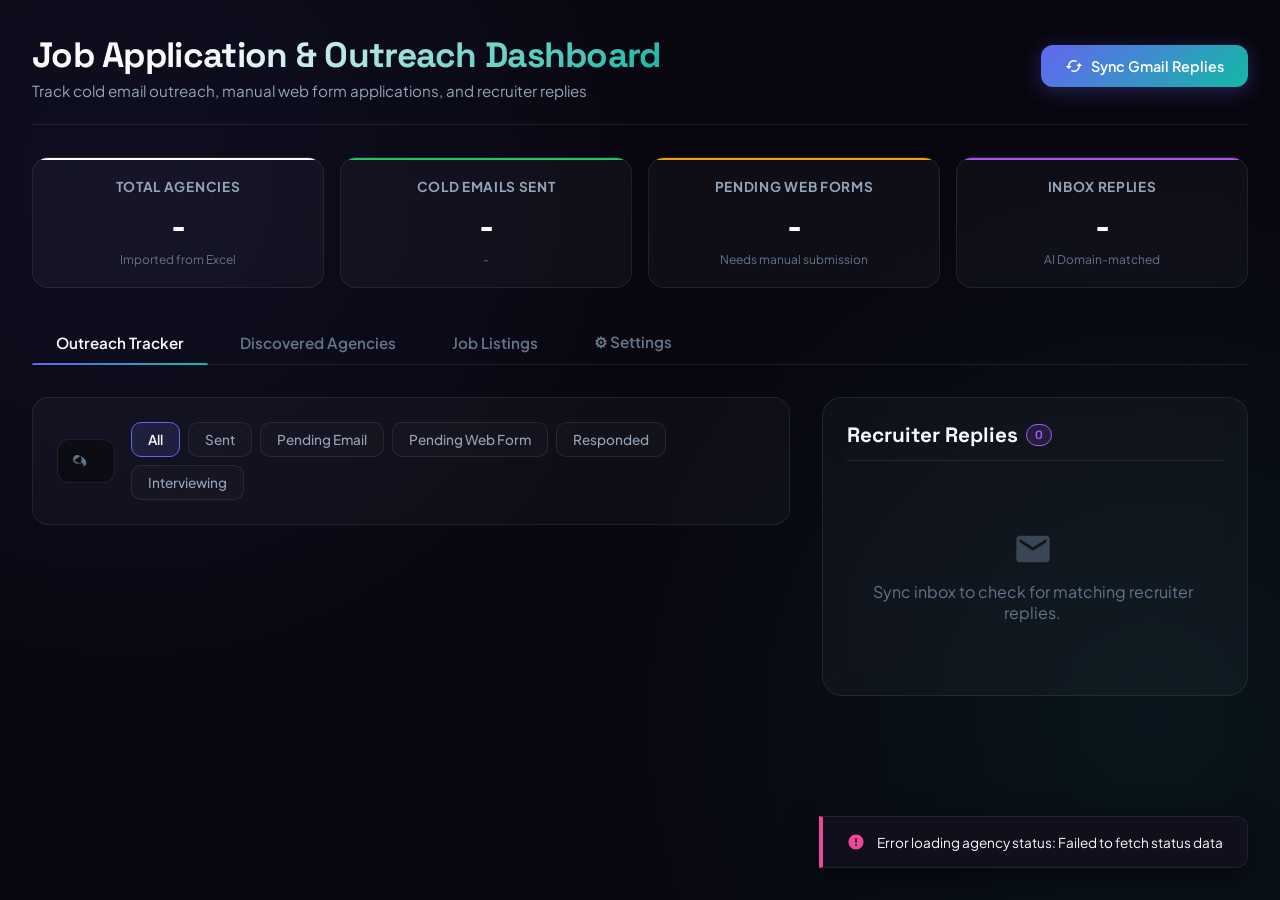
==== dashboard_public/index.html @ eb00fcba "all changes done" ====
<!DOCTYPE html>
<html lang="en">
<head>
    <meta charset="UTF-8">
    <meta name="viewport" content="width=device-width, initial-scale=1.0">
    <title>Shubham's Job Outreach & Tracker Dashboard</title>
    <meta name="description" content="Track cold email outreach, manual web form applications, and recruiter replies in real time.">
    <!-- Google Fonts -->
    <link rel="preconnect" href="https://fonts.googleapis.com">
    <link rel="preconnect" href="https://fonts.gstatic.com" crossorigin>
    <link href="https://fonts.googleapis.com/css2?family=Plus+Jakarta+Sans:wght@300;400;500;600;700&family=Space+Grotesk:wght@500;700&display=swap" rel="stylesheet">
    
    <style>
        /* --- CSS Reset & Variables ------------------------------------------ */
        :root {
            --bg-color: #080710;
            --panel-bg: rgba(255, 255, 255, 0.03);
            --panel-border: rgba(255, 255, 255, 0.08);
            --panel-border-hover: rgba(255, 255, 255, 0.18);
            
            --text-primary: #f8fafc;
            --text-secondary: #94a3b8;
            --text-muted: #64748b;
            
            /* Accent Colors */
            --accent-primary: #6366f1; /* Indigo */
            --accent-primary-glow: rgba(99, 102, 241, 0.15);
            --accent-secondary: #14b8a6; /* Teal */
            --accent-secondary-glow: rgba(20, 184, 166, 0.15);
            
            /* Status Colors */
            --status-sent: #22c55e;
            --status-sent-glow: rgba(34, 197, 94, 0.15);
            --status-webform: #f59e0b;
            --status-webform-glow: rgba(245, 158, 11, 0.15);
            --status-pending: #3b82f6;
            --status-pending-glow: rgba(59, 130, 246, 0.15);
            --status-responded: #a855f7;
            --status-responded-glow: rgba(168, 85, 247, 0.15);
            --status-skipped: #64748b;
            --status-skipped-glow: rgba(100, 116, 139, 0.15);
            --status-interview: #ec4899;
            --status-interview-glow: rgba(236, 72, 153, 0.15);
            
            --font-sans: 'Plus Jakarta Sans', sans-serif;
            --font-display: 'Space Grotesk', sans-serif;
            
            --transition-smooth: all 0.3s cubic-bezier(0.4, 0, 0.2, 1);
        }

        * {
            box-sizing: border-box;
            margin: 0;
            padding: 0;
        }

        body {
            background-color: var(--bg-color);
            color: var(--text-primary);
            font-family: var(--font-sans);
            overflow-x: hidden;
            background-image: 
                radial-gradient(circle at 10% 20%, rgba(99, 102, 241, 0.08) 0%, transparent 40%),
                radial-gradient(circle at 90% 80%, rgba(20, 184, 166, 0.08) 0%, transparent 40%);
            background-attachment: fixed;
            min-height: 100vh;
        }

        /* --- Custom Scrollbar ----------------------------------------------- */
        ::-webkit-scrollbar {
            width: 8px;
            height: 8px;
        }
        ::-webkit-scrollbar-track {
            background: rgba(255, 255, 255, 0.01);
        }
        ::-webkit-scrollbar-thumb {
            background: rgba(255, 255, 255, 0.1);
            border-radius: 4px;
        }
        ::-webkit-scrollbar-thumb:hover {
            background: rgba(255, 255, 255, 0.2);
        }

        /* --- Header & Layout ------------------------------------------------ */
        .container {
            max-width: 1600px;
            margin: 0 auto;
            padding: 2rem;
        }

        header {
            display: flex;
            justify-content: space-between;
            align-items: center;
            margin-bottom: 2rem;
            border-bottom: 1px solid var(--panel-border);
            padding-bottom: 1.5rem;
        }

        .header-title h1 {
            font-family: var(--font-display);
            font-size: 2.2rem;
            font-weight: 700;
            background: linear-gradient(135deg, var(--text-primary) 30%, var(--accent-secondary) 100%);
            -webkit-background-clip: text;
            -webkit-text-fill-color: transparent;
            letter-spacing: -0.02em;
        }

        .header-title p {
            color: var(--text-secondary);
            font-size: 0.95rem;
            margin-top: 0.25rem;
        }

        .sync-btn {
            background: linear-gradient(135deg, var(--accent-primary) 0%, var(--accent-secondary) 100%);
            color: white;
            border: none;
            padding: 0.75rem 1.5rem;
            border-radius: 12px;
            font-family: var(--font-sans);
            font-weight: 600;
            font-size: 0.9rem;
            cursor: pointer;
            display: flex;
            align-items: center;
            gap: 0.5rem;
            box-shadow: 0 4px 20px rgba(99, 102, 241, 0.3);
            transition: var(--transition-smooth);
        }

        .sync-btn:hover {
            transform: translateY(-2px);
            box-shadow: 0 6px 24px rgba(99, 102, 241, 0.5);
        }

        .sync-btn:active {
            transform: translateY(0);
        }

        .sync-btn svg {
            width: 18px;
            height: 18px;
            fill: currentColor;
            transition: transform 0.8s ease;
        }

        .sync-btn.loading svg {
            animation: spin 1s linear infinite;
        }

        @keyframes spin {
            100% { transform: rotate(360deg); }
        }

        /* --- Dashboard Grid Layout ------------------------------------------ */
        .dashboard-grid {
            display: grid;
            grid-template-columns: 1fr;
            gap: 2rem;
        }

        @media (min-width: 1200px) {
            .dashboard-grid {
                grid-template-columns: 3.2fr 1.8fr;
            }
        }

        /* --- Stats Panel ---------------------------------------------------- */
        .stats-row {
            display: grid;
            grid-template-columns: repeat(2, 1fr);
            gap: 1rem;
            margin-bottom: 2rem;
        }

        @media (min-width: 640px) {
            .stats-row {
                grid-template-columns: repeat(4, 1fr);
            }
        }

        .stat-card {
            background: var(--panel-bg);
            border: 1px solid var(--panel-border);
            border-radius: 16px;
            padding: 1.25rem;
            text-align: center;
            backdrop-filter: blur(10px);
            -webkit-backdrop-filter: blur(10px);
            transition: var(--transition-smooth);
            position: relative;
            overflow: hidden;
        }

        .stat-card::before {
            content: '';
            position: absolute;
            top: 0;
            left: 0;
            width: 100%;
            height: 2px;
            background: transparent;
        }

        .stat-card.total::before { background: var(--text-primary); }
        .stat-card.sent::before { background: var(--status-sent); }
        .stat-card.webform::before { background: var(--status-webform); }
        .stat-card.replies::before { background: var(--status-responded); }

        .stat-card:hover {
            border-color: var(--panel-border-hover);
            transform: translateY(-2px);
        }

        .stat-card h3 {
            font-size: 0.85rem;
            text-transform: uppercase;
            letter-spacing: 0.05em;
            color: var(--text-secondary);
            margin-bottom: 0.5rem;
        }

        .stat-card .value {
            font-family: var(--font-display);
            font-size: 2.2rem;
            font-weight: 700;
            color: var(--text-primary);
        }

        .stat-card .sub-value {
            font-size: 0.75rem;
            color: var(--text-muted);
            margin-top: 0.25rem;
        }

        /* --- Filters & Search Controls -------------------------------------- */
        .controls-card {
            background: var(--panel-bg);
            border: 1px solid var(--panel-border);
            border-radius: 16px;
            padding: 1.5rem;
            margin-bottom: 1.5rem;
            backdrop-filter: blur(10px);
            -webkit-backdrop-filter: blur(10px);
            display: flex;
            flex-direction: column;
            gap: 1rem;
        }

        @media (min-width: 768px) {
            .controls-card {
                flex-direction: row;
                align-items: center;
                justify-content: space-between;
            }
        }

        .search-wrapper {
            position: relative;
            flex: 1;
            max-width: 400px;
        }

        .search-input {
            width: 100%;
            background: rgba(0, 0, 0, 0.3);
            border: 1px solid var(--panel-border);
            color: var(--text-primary);
            padding: 0.75rem 1rem 0.75rem 2.5rem;
            border-radius: 12px;
            font-family: var(--font-sans);
            font-size: 0.9rem;
            transition: var(--transition-smooth);
        }

        .search-input:focus {
            outline: none;
            border-color: var(--accent-primary);
            box-shadow: 0 0 10px rgba(99, 102, 241, 0.2);
        }

        .search-icon {
            position: absolute;
            left: 0.85rem;
            top: 50%;
            transform: translateY(-50%);
            width: 16px;
            height: 16px;
            fill: var(--text-muted);
        }

        .filter-buttons {
            display: flex;
            flex-wrap: wrap;
            gap: 0.5rem;
        }

        .filter-btn {
            background: rgba(255, 255, 255, 0.02);
            border: 1px solid var(--panel-border);
            color: var(--text-secondary);
            padding: 0.5rem 1rem;
            border-radius: 10px;
            font-family: var(--font-sans);
            font-size: 0.85rem;
            font-weight: 500;
            cursor: pointer;
            transition: var(--transition-smooth);
        }

        .filter-btn:hover {
            border-color: var(--panel-border-hover);
            color: var(--text-primary);
        }

        .filter-btn.active {
            background: var(--accent-primary-glow);
            border-color: var(--accent-primary);
            color: var(--text-primary);
            font-weight: 600;
        }

        /* --- Consultancies Kanban Grid -------------------------------------- */
        .consultancies-grid {
            display: grid;
            grid-template-columns: 1fr;
            gap: 1rem;
        }

        @media (min-width: 640px) {
            .consultancies-grid {
                grid-template-columns: repeat(2, 1fr);
            }
        }

        @media (min-width: 960px) {
            .consultancies-grid {
                grid-template-columns: repeat(3, 1fr);
            }
        }

        .consultancy-card {
            background: var(--panel-bg);
            border: 1px solid var(--panel-border);
            border-radius: 16px;
            padding: 1.25rem;
            backdrop-filter: blur(10px);
            -webkit-backdrop-filter: blur(10px);
            transition: var(--transition-smooth);
            display: flex;
            flex-direction: column;
            justify-content: space-between;
            position: relative;
        }

        .consultancy-card:hover {
            border-color: var(--panel-border-hover);
            transform: translateY(-3px) scale(1.01);
            box-shadow: 0 8px 30px rgba(0, 0, 0, 0.4);
        }

        .card-header {
            display: flex;
            justify-content: space-between;
            align-items: flex-start;
            margin-bottom: 0.75rem;
        }

        .category-badge {
            background: rgba(255, 255, 255, 0.05);
            border: 1px solid rgba(255, 255, 255, 0.1);
            color: var(--text-secondary);
            font-size: 0.7rem;
            padding: 0.25rem 0.6rem;
            border-radius: 100px;
            font-weight: 600;
            text-transform: uppercase;
        }

        .status-indicator {
            display: flex;
            align-items: center;
            gap: 0.35rem;
            font-size: 0.75rem;
            font-weight: 600;
            text-transform: capitalize;
            padding: 0.25rem 0.6rem;
            border-radius: 8px;
        }

        .status-dot {
            width: 8px;
            height: 8px;
            border-radius: 50%;
        }

        /* Status Styling States */
        .status-sent .status-dot { background-color: var(--status-sent); box-shadow: 0 0 8px var(--status-sent); }
        .status-sent { background: var(--status-sent-glow); color: var(--status-sent); }
        
        .status-pending_web_form .status-dot { background-color: var(--status-webform); box-shadow: 0 0 8px var(--status-webform); }
        .status-pending_web_form { background: var(--status-webform-glow); color: var(--status-webform); }
        
        .status-pending_email .status-dot { background-color: var(--status-pending); box-shadow: 0 0 8px var(--status-pending); }
        .status-pending_email { background: var(--status-pending-glow); color: var(--status-pending); }
        
        .status-responded .status-dot { background-color: var(--status-responded); box-shadow: 0 0 8px var(--status-responded); animation: pulse-glow 1.5s infinite; }
        .status-responded { background: var(--status-responded-glow); color: var(--status-responded); }

        .status-skipped .status-dot { background-color: var(--status-skipped); }
        .status-skipped { background: var(--status-skipped-glow); color: var(--status-skipped); }

        .status-interviewing .status-dot { background-color: var(--status-interview); box-shadow: 0 0 8px var(--status-interview); animation: pulse-glow 1.5s infinite; }
        .status-interviewing { background: var(--status-interview-glow); color: var(--status-interview); }

        @keyframes pulse-glow {
            0% { transform: scale(0.9); opacity: 0.6; }
            50% { transform: scale(1.2); opacity: 1; }
            100% { transform: scale(0.9); opacity: 0.6; }
        }

        .card-body h4 {
            font-size: 1.15rem;
            font-weight: 600;
            color: var(--text-primary);
            margin-bottom: 0.5rem;
            font-family: var(--font-display);
            letter-spacing: -0.01em;
        }

        .card-info {
            display: flex;
            flex-direction: column;
            gap: 0.35rem;
            font-size: 0.8rem;
            color: var(--text-secondary);
            margin-bottom: 1rem;
        }

        .card-info-item {
            display: flex;
            align-items: center;
            gap: 0.5rem;
        }

        .card-info-item svg {
            width: 14px;
            height: 14px;
            fill: var(--text-muted);
        }

        .card-info-item a {
            color: var(--text-secondary);
            text-decoration: none;
            transition: var(--transition-smooth);
            overflow: hidden;
            text-overflow: ellipsis;
            white-space: nowrap;
        }

        .card-info-item a:hover {
            color: var(--accent-secondary);
            text-decoration: underline;
        }

        .card-note {
            font-size: 0.8rem;
            color: var(--text-muted);
            background: rgba(0, 0, 0, 0.15);
            padding: 0.5rem 0.75rem;
            border-radius: 8px;
            margin-bottom: 1.25rem;
            min-height: 2.2rem;
            border-left: 2px solid var(--accent-primary);
            overflow: hidden;
            text-overflow: ellipsis;
            display: -webkit-box;
            -webkit-line-clamp: 2;
            -webkit-box-orient: vertical;
        }

        .card-actions {
            display: flex;
            gap: 0.5rem;
        }

        .card-btn {
            flex: 1;
            background: rgba(255, 255, 255, 0.03);
            border: 1px solid var(--panel-border);
            color: var(--text-primary);
            padding: 0.5rem;
            border-radius: 10px;
            font-family: var(--font-sans);
            font-size: 0.8rem;
            font-weight: 600;
            cursor: pointer;
            display: flex;
            align-items: center;
            justify-content: center;
            gap: 0.25rem;
            transition: var(--transition-smooth);
        }

        .card-btn:hover {
            background: rgba(255, 255, 255, 0.08);
            border-color: var(--panel-border-hover);
        }

        .card-btn.action-primary {
            background: var(--accent-primary-glow);
            border-color: var(--accent-primary);
            color: var(--text-primary);
        }

        .card-btn.action-primary:hover {
            background: rgba(99, 102, 241, 0.3);
        }

        .card-btn svg {
            width: 14px;
            height: 14px;
            fill: currentColor;
        }

        /* --- Recruiter Replies Side Panel ----------------------------------- */
        .replies-panel {
            background: var(--panel-bg);
            border: 1px solid var(--panel-border);
            border-radius: 20px;
            padding: 1.5rem;
            backdrop-filter: blur(10px);
            -webkit-backdrop-filter: blur(10px);
            display: flex;
            flex-direction: column;
            max-height: 80vh;
            position: sticky;
            top: 2rem;
        }

        .replies-header {
            display: flex;
            justify-content: space-between;
            align-items: center;
            margin-bottom: 1.25rem;
            padding-bottom: 0.75rem;
            border-bottom: 1px solid var(--panel-border);
        }

        .replies-header h2 {
            font-family: var(--font-display);
            font-size: 1.3rem;
            font-weight: 700;
            color: var(--text-primary);
            display: flex;
            align-items: center;
            gap: 0.5rem;
        }

        .replies-count-badge {
            background: var(--status-responded-glow);
            color: var(--status-responded);
            border: 1px solid var(--status-responded);
            font-size: 0.75rem;
            padding: 0.15rem 0.5rem;
            border-radius: 20px;
            font-weight: 700;
        }

        .replies-list {
            overflow-y: auto;
            display: flex;
            flex-direction: column;
            gap: 1rem;
            flex: 1;
            padding-right: 0.25rem;
        }

        .reply-item {
            background: rgba(0, 0, 0, 0.2);
            border: 1px solid var(--panel-border);
            border-radius: 12px;
            padding: 1rem;
            transition: var(--transition-smooth);
            position: relative;
        }

        .reply-item:hover {
            border-color: var(--status-responded);
            background: rgba(168, 85, 247, 0.02);
        }

        .reply-meta {
            display: flex;
            justify-content: space-between;
            align-items: flex-start;
            margin-bottom: 0.5rem;
            font-size: 0.75rem;
        }

        .reply-company {
            color: var(--status-responded);
            font-weight: 700;
            font-family: var(--font-display);
            text-transform: uppercase;
        }

        .reply-date {
            color: var(--text-muted);
        }

        .reply-sender {
            font-size: 0.85rem;
            font-weight: 600;
            color: var(--text-primary);
            margin-bottom: 0.25rem;
        }

        .reply-subject {
            font-size: 0.85rem;
            font-weight: 500;
            color: var(--text-secondary);
            margin-bottom: 0.5rem;
            font-style: italic;
        }

        .reply-snippet {
            font-size: 0.8rem;
            color: var(--text-muted);
            line-height: 1.4;
            margin-bottom: 0.75rem;
            background: rgba(0, 0, 0, 0.1);
            padding: 0.5rem;
            border-radius: 6px;
        }

        .reply-actions {
            display: flex;
            justify-content: flex-end;
        }

        .reply-action-btn {
            background: var(--status-interview-glow);
            border: 1px solid var(--status-interview);
            color: var(--status-interview);
            padding: 0.35rem 0.75rem;
            border-radius: 8px;
            font-size: 0.75rem;
            font-weight: 600;
            cursor: pointer;
            transition: var(--transition-smooth);
        }

        .reply-action-btn:hover {
            background: var(--status-interview);
            color: white;
            box-shadow: 0 0 10px rgba(236, 72, 153, 0.3);
        }

        .empty-replies {
            display: flex;
            flex-direction: column;
            align-items: center;
            justify-content: center;
            color: var(--text-muted);
            text-align: center;
            padding: 3rem 1rem;
            gap: 0.75rem;
        }

        .empty-replies svg {
            width: 40px;
            height: 40px;
            fill: var(--text-muted);
            opacity: 0.5;
        }

        /* --- Details Modal -------------------------------------------------- */
        .modal-overlay {
            position: fixed;
            top: 0;
            left: 0;
            width: 100vw;
            height: 100vh;
            background: rgba(0, 0, 0, 0.7);
            backdrop-filter: blur(5px);
            -webkit-backdrop-filter: blur(5px);
            display: flex;
            align-items: center;
            justify-content: center;
            z-index: 1000;
            opacity: 0;
            pointer-events: none;
            transition: opacity 0.3s ease;
        }

        .modal-overlay.active {
            opacity: 1;
            pointer-events: auto;
        }

        .modal-container {
            background: #11101d;
            border: 1px solid var(--panel-border-hover);
            border-radius: 20px;
            width: 90%;
            max-width: 500px;
            padding: 2rem;
            box-shadow: 0 10px 40px rgba(0, 0, 0, 0.6);
            transform: scale(0.9);
            transition: transform 0.3s cubic-bezier(0.34, 1.56, 0.64, 1);
        }

        .modal-overlay.active .modal-container {
            transform: scale(1);
        }

        .modal-header {
            display: flex;
            justify-content: space-between;
            align-items: center;
            margin-bottom: 1.5rem;
        }

        .modal-header h3 {
            font-family: var(--font-display);
            font-size: 1.4rem;
            font-weight: 700;
            color: var(--text-primary);
        }

        .modal-close-btn {
            background: none;
            border: none;
            cursor: pointer;
            color: var(--text-muted);
            transition: var(--transition-smooth);
        }

        .modal-close-btn:hover {
            color: var(--text-primary);
        }

        .modal-close-btn svg {
            width: 20px;
            height: 20px;
            fill: currentColor;
        }

        .form-group {
            margin-bottom: 1.25rem;
        }

        .form-group label {
            display: block;
            font-size: 0.85rem;
            color: var(--text-secondary);
            margin-bottom: 0.5rem;
            font-weight: 600;
        }

        .form-control {
            width: 100%;
            background: rgba(0, 0, 0, 0.4);
            border: 1px solid var(--panel-border);
            color: var(--text-primary);
            padding: 0.75rem;
            border-radius: 10px;
            font-family: var(--font-sans);
            font-size: 0.9rem;
            transition: var(--transition-smooth);
        }

        .form-control:focus {
            outline: none;
            border-color: var(--accent-primary);
        }

        textarea.form-control {
            min-height: 100px;
            resize: vertical;
        }

        .modal-footer {
            display: flex;
            justify-content: flex-end;
            gap: 0.75rem;
            margin-top: 1.5rem;
        }

        .btn-secondary {
            background: rgba(255, 255, 255, 0.05);
            border: 1px solid var(--panel-border);
            color: var(--text-secondary);
            padding: 0.65rem 1.25rem;
            border-radius: 10px;
            font-family: var(--font-sans);
            font-size: 0.85rem;
            font-weight: 600;
            cursor: pointer;
            transition: var(--transition-smooth);
        }

        .btn-secondary:hover {
            background: rgba(255, 255, 255, 0.1);
            color: var(--text-primary);
        }

        .btn-primary {
            background: linear-gradient(135deg, var(--accent-primary) 0%, var(--accent-secondary) 100%);
            border: none;
            color: white;
            padding: 0.65rem 1.25rem;
            border-radius: 10px;
            font-family: var(--font-sans);
            font-size: 0.85rem;
            font-weight: 600;
            cursor: pointer;
            box-shadow: 0 4px 15px rgba(99, 102, 241, 0.3);
            transition: var(--transition-smooth);
        }

        .btn-primary:hover {
            transform: translateY(-1px);
            box-shadow: 0 6px 18px rgba(99, 102, 241, 0.5);
        }

        /* --- Toast System --------------------------------------------------- */
        .toast-container {
            position: fixed;
            bottom: 2rem;
            right: 2rem;
            z-index: 2000;
            display: flex;
            flex-direction: column;
            gap: 0.75rem;
        }

        .toast {
            background: rgba(17, 16, 29, 0.95);
            border-left: 4px solid var(--accent-secondary);
            border-top: 1px solid var(--panel-border);
            border-bottom: 1px solid var(--panel-border);
            border-right: 1px solid var(--panel-border);
            padding: 1rem 1.5rem;
            border-radius: 0 12px 12px 0;
            color: var(--text-primary);
            font-size: 0.85rem;
            box-shadow: 0 10px 30px rgba(0, 0, 0, 0.5);
            backdrop-filter: blur(10px);
            -webkit-backdrop-filter: blur(10px);
            display: flex;
            align-items: center;
            gap: 0.75rem;
            transform: translateX(120%);
            animation: slide-in 0.3s cubic-bezier(0.34, 1.56, 0.64, 1) forwards;
        }

        @keyframes slide-in {
            to { transform: translateX(0); }
        }

        .toast.success { border-left-color: var(--status-sent); }
        .toast.error { border-left-color: var(--status-interview); }
        .toast.info { border-left-color: var(--status-pending); }

        /* --- Tab Navigation ------------------------------------------------- */
        .tab-nav {
            display: flex;
            gap: 0.5rem;
            margin-bottom: 2rem;
            border-bottom: 1px solid var(--panel-border);
            padding-bottom: 0;
        }

        .tab-btn {
            background: none;
            border: none;
            color: var(--text-muted);
            font-family: var(--font-sans);
            font-size: 0.95rem;
            font-weight: 600;
            padding: 0.75rem 1.5rem;
            cursor: pointer;
            position: relative;
            transition: var(--transition-smooth);
        }

        .tab-btn:hover {
            color: var(--text-secondary);
        }

        .tab-btn.active {
            color: var(--text-primary);
        }

        .tab-btn.active::after {
            content: '';
            position: absolute;
            bottom: -1px;
            left: 0;
            width: 100%;
            height: 2px;
            background: linear-gradient(90deg, var(--accent-primary), var(--accent-secondary));
            border-radius: 2px 2px 0 0;
        }

        .tab-badge {
            background: var(--accent-primary-glow);
            color: var(--accent-primary);
            border: 1px solid var(--accent-primary);
            font-size: 0.7rem;
            padding: 0.1rem 0.45rem;
            border-radius: 20px;
            font-weight: 700;
            margin-left: 0.4rem;
            vertical-align: middle;
        }

        .tab-content { display: none; }
        .tab-content.active { display: block; }

        /* --- Discovered Agency Cards ---------------------------------------- */
        .discovered-card {
            background: var(--panel-bg);
            border: 1px solid rgba(99, 102, 241, 0.15);
            border-radius: 16px;
            padding: 1.25rem;
            backdrop-filter: blur(10px);
            -webkit-backdrop-filter: blur(10px);
            transition: var(--transition-smooth);
            position: relative;
            overflow: hidden;
        }

        .discovered-card::before {
            content: '';
            position: absolute;
            top: 0;
            left: 0;
            width: 100%;
            height: 2px;
            background: linear-gradient(90deg, var(--accent-primary), var(--accent-secondary));
        }

        .discovered-card:hover {
            border-color: rgba(99, 102, 241, 0.35);
            transform: translateY(-3px) scale(1.01);
            box-shadow: 0 8px 30px rgba(99, 102, 241, 0.1);
        }

        .discovered-card h4 {
            font-family: var(--font-display);
            font-size: 1.1rem;
            font-weight: 600;
            color: var(--text-primary);
            margin-bottom: 0.5rem;
        }

        .discovered-source {
            display: inline-block;
            background: rgba(99, 102, 241, 0.1);
            border: 1px solid rgba(99, 102, 241, 0.25);
            color: var(--accent-primary);
            font-size: 0.7rem;
            padding: 0.2rem 0.5rem;
            border-radius: 100px;
            font-weight: 600;
            text-transform: uppercase;
            margin-bottom: 0.5rem;
        }

        .discovered-info {
            display: flex;
            flex-direction: column;
            gap: 0.3rem;
            font-size: 0.8rem;
            color: var(--text-secondary);
            margin-bottom: 0.75rem;
        }

        .discovered-snippet {
            font-size: 0.78rem;
            color: var(--text-muted);
            background: rgba(0, 0, 0, 0.15);
            padding: 0.5rem;
            border-radius: 8px;
            margin-bottom: 1rem;
            line-height: 1.4;
            max-height: 3.5em;
            overflow: hidden;
        }

        .discovered-actions {
            display: flex;
            gap: 0.5rem;
        }

        .btn-approve {
            flex: 1;
            background: var(--status-sent-glow);
            border: 1px solid var(--status-sent);
            color: var(--status-sent);
            padding: 0.5rem;
            border-radius: 10px;
            font-family: var(--font-sans);
            font-size: 0.8rem;
            font-weight: 600;
            cursor: pointer;
            transition: var(--transition-smooth);
        }

        .btn-approve:hover {
            background: var(--status-sent);
            color: white;
            box-shadow: 0 0 12px rgba(34, 197, 94, 0.3);
        }

        .btn-reject {
            flex: 1;
            background: rgba(239, 68, 68, 0.08);
            border: 1px solid rgba(239, 68, 68, 0.4);
            color: #ef4444;
            padding: 0.5rem;
            border-radius: 10px;
            font-family: var(--font-sans);
            font-size: 0.8rem;
            font-weight: 600;
            cursor: pointer;
            transition: var(--transition-smooth);
        }

        .btn-reject:hover {
            background: #ef4444;
            color: white;
            box-shadow: 0 0 12px rgba(239, 68, 68, 0.3);
        }

        .discovered-empty {
            grid-column: 1 / -1;
            text-align: center;
            padding: 4rem;
            color: var(--text-muted);
        }

        .discovered-empty svg {
            width: 48px;
            height: 48px;
            fill: var(--text-muted);
            opacity: 0.4;
            margin-bottom: 1rem;
        }

        /* --- Job Listing Cards ---------------------------------------------- */
        .section-header {
            display: flex;
            justify-content: space-between;
            align-items: center;
            margin-bottom: 1.5rem;
        }
        .section-header h2 {
            font-family: var(--font-display);
            font-size: 1.4rem;
            color: var(--text-primary);
            margin-bottom: 0.25rem;
        }
        .section-header p {
            font-size: 0.85rem;
            color: var(--text-secondary);
        }
        .section-divider {
            border: none;
            border-top: 1px solid var(--panel-border);
            margin: 2.5rem 0;
        }

        .scraper-btn {
            background: linear-gradient(135deg, #f59e0b, #ef4444);
            color: white;
            border: none;
            padding: 0.7rem 1.4rem;
            border-radius: 12px;
            font-family: var(--font-sans);
            font-weight: 600;
            font-size: 0.85rem;
            cursor: pointer;
            display: flex;
            align-items: center;
            gap: 0.5rem;
            box-shadow: 0 4px 20px rgba(245, 158, 11, 0.3);
            transition: var(--transition-smooth);
            flex-shrink: 0;
        }
        .scraper-btn:hover:not(:disabled) {
            transform: translateY(-2px);
            box-shadow: 0 6px 24px rgba(245, 158, 11, 0.5);
        }
        .scraper-btn:disabled {
            opacity: 0.6;
            cursor: not-allowed;
        }
        .scraper-btn.running {
            background: linear-gradient(135deg, #64748b, #475569);
            box-shadow: 0 4px 20px rgba(100, 116, 139, 0.3);
        }
        .scraper-btn svg {
            width: 16px;
            height: 16px;
            fill: currentColor;
        }
        .scraper-btn.running svg {
            animation: spin 1s linear infinite;
        }

        .job-card {
            background: var(--panel-bg);
            border: 1px solid var(--panel-border);
            border-radius: 16px;
            padding: 1.25rem;
            backdrop-filter: blur(10px);
            -webkit-backdrop-filter: blur(10px);
            transition: var(--transition-smooth);
            position: relative;
            overflow: hidden;
        }
        .job-card::before {
            content: '';
            position: absolute;
            top: 0;
            left: 0;
            width: 100%;
            height: 2px;
            background: linear-gradient(90deg, var(--accent-secondary), var(--accent-primary));
        }
        .job-card:hover {
            border-color: var(--panel-border-hover);
            transform: translateY(-3px) scale(1.01);
            box-shadow: 0 8px 30px rgba(0, 0, 0, 0.4);
        }
        .job-card .job-title {
            font-family: var(--font-display);
            font-size: 1.05rem;
            font-weight: 700;
            color: var(--text-primary);
            margin-bottom: 0.35rem;
        }
        .job-card .job-company {
            font-size: 0.85rem;
            color: var(--accent-secondary);
            font-weight: 600;
            margin-bottom: 0.5rem;
        }
        .job-card .job-meta {
            display: flex;
            flex-wrap: wrap;
            gap: 0.5rem;
            margin-bottom: 0.75rem;
        }
        .job-meta-tag {
            display: inline-flex;
            align-items: center;
            gap: 0.3rem;
            background: rgba(255, 255, 255, 0.04);
            border: 1px solid rgba(255, 255, 255, 0.08);
            padding: 0.2rem 0.6rem;
            border-radius: 100px;
            font-size: 0.72rem;
            color: var(--text-secondary);
            font-weight: 500;
        }
        .job-meta-tag svg {
            width: 12px;
            height: 12px;
            fill: var(--text-muted);
        }
        .job-card .job-desc {
            font-size: 0.8rem;
            color: var(--text-muted);
            line-height: 1.5;
            display: -webkit-box;
            -webkit-line-clamp: 3;
            -webkit-box-orient: vertical;
            overflow: hidden;
            margin-bottom: 1rem;
        }
        .job-card .job-actions {
            display: flex;
            gap: 0.5rem;
        }
        .job-card .job-actions .btn-approve,
        .job-card .job-actions .btn-reject {
            flex: 1;
        }

        /* Tracked Job Status Tags */
        .job-status-tag {
            display: inline-flex;
            align-items: center;
            gap: 0.3rem;
            padding: 0.25rem 0.65rem;
            border-radius: 8px;
            font-size: 0.75rem;
            font-weight: 600;
        }
        .job-status-tag.pending_apply {
            background: var(--status-pending-glow);
            color: var(--status-pending);
            border: 1px solid rgba(59, 130, 246, 0.3);
        }
        .job-status-tag.applied {
            background: var(--status-sent-glow);
            color: var(--status-sent);
            border: 1px solid rgba(34, 197, 94, 0.3);
        }
        .job-status-tag.interviewing {
            background: var(--status-interview-glow);
            color: var(--status-interview);
            border: 1px solid rgba(236, 72, 153, 0.3);
        }
        .job-status-tag.rejected_app {
            background: var(--status-skipped-glow);
            color: var(--status-skipped);
            border: 1px solid rgba(100, 116, 139, 0.3);
        }
        .job-status-tag.offer {
            background: rgba(245, 158, 11, 0.15);
            color: #f59e0b;
            border: 1px solid rgba(245, 158, 11, 0.3);
        }

        .tracked-job-card {
            background: var(--panel-bg);
            border: 1px solid var(--panel-border);
            border-radius: 16px;
            padding: 1.25rem;
            backdrop-filter: blur(10px);
            -webkit-backdrop-filter: blur(10px);
            transition: var(--transition-smooth);
            display: flex;
            flex-direction: column;
            gap: 0.75rem;
        }
        .tracked-job-card:hover {
            border-color: var(--panel-border-hover);
            transform: translateY(-2px);
        }
        .tracked-job-card .tj-header {
            display: flex;
            justify-content: space-between;
            align-items: flex-start;
        }
        .tracked-job-card .tj-title {
            font-family: var(--font-display);
            font-size: 1rem;
            font-weight: 700;
            color: var(--text-primary);
        }
        .tracked-job-card .tj-company {
            font-size: 0.85rem;
            color: var(--accent-secondary);
            font-weight: 600;
        }
        .tracked-job-card .tj-meta {
            display: flex;
            flex-wrap: wrap;
            gap: 0.5rem;
            font-size: 0.75rem;
            color: var(--text-muted);
        }
        .tracked-job-card .tj-actions {
            display: flex;
            gap: 0.5rem;
            flex-wrap: wrap;
        }
        .tracked-job-card .tj-actions button {
            background: rgba(255, 255, 255, 0.03);
            border: 1px solid var(--panel-border);
            color: var(--text-secondary);
            padding: 0.4rem 0.8rem;
            border-radius: 8px;
            font-family: var(--font-sans);
            font-size: 0.78rem;
            font-weight: 500;
            cursor: pointer;
            transition: var(--transition-smooth);
        }
        .tracked-job-card .tj-actions button:hover {
            border-color: var(--accent-primary);
            color: var(--text-primary);
        }
        .tracked-job-card .tj-notes {
            font-size: 0.8rem;
            color: var(--text-muted);
            font-style: italic;
        }

        /* --- Settings Panel ------------------------------------------------- */
        .settings-panel {
            background: var(--panel-bg);
            border: 1px solid var(--panel-border);
            border-radius: 16px;
            padding: 2rem;
            backdrop-filter: blur(10px);
            -webkit-backdrop-filter: blur(10px);
            max-width: 720px;
        }
        .settings-panel h2 {
            font-family: var(--font-display);
            font-size: 1.4rem;
            margin-bottom: 0.35rem;
        }
        .settings-panel .settings-desc {
            font-size: 0.85rem;
            color: var(--text-secondary);
            margin-bottom: 1.5rem;
        }
        .settings-grid {
            display: grid;
            grid-template-columns: 1fr;
            gap: 1.25rem;
        }
        @media (min-width: 640px) {
            .settings-grid {
                grid-template-columns: 1fr 1fr;
            }
        }
        .settings-grid .form-group.full-width {
            grid-column: 1 / -1;
        }
        .checkbox-group {
            display: flex;
            flex-wrap: wrap;
            gap: 0.75rem;
        }
        .checkbox-group label {
            display: flex;
            align-items: center;
            gap: 0.4rem;
            font-size: 0.85rem;
            color: var(--text-secondary);
            cursor: pointer;
            font-weight: 500;
        }
        .checkbox-group input[type="checkbox"] {
            accent-color: var(--accent-primary);
            width: 16px;
            height: 16px;
        }
        .settings-save-row {
            display: flex;
            justify-content: flex-end;
            margin-top: 1.5rem;
        }

        /* --- Controls row & dropdowns for Job tab --- */
        .controls-row {
            display: flex;
            flex-wrap: wrap;
            gap: 0.75rem;
            align-items: center;
            margin-bottom: 1.5rem;
            background: rgba(255, 255, 255, 0.02);
            border: 1px solid var(--panel-border);
            border-radius: 12px;
            padding: 0.75rem 1rem;
        }
        .controls-select {
            background: rgba(0, 0, 0, 0.3);
            border: 1px solid var(--panel-border);
            color: var(--text-primary);
            padding: 0.5rem 1.75rem 0.5rem 0.75rem;
            border-radius: 8px;
            font-family: var(--font-sans);
            font-size: 0.82rem;
            font-weight: 500;
            cursor: pointer;
            transition: var(--transition-smooth);
            min-width: 140px;
            outline: none;
            -webkit-appearance: none;
            -moz-appearance: none;
            appearance: none;
            background-image: url("data:image/svg+xml;charset=UTF-8,%3csvg xmlns='http://www.w3.org/2000/svg' viewBox='0 0 24 24' fill='%23a1a1aa'%3e%3cpath d='M7 10l5 5 5-5z'/%3e%3c/svg%3e");
            background-repeat: no-repeat;
            background-position: right 0.5rem center;
            background-size: 1.25rem;
        }
        .controls-select:focus {
            border-color: var(--accent-primary);
        }
        .controls-search {
            flex: 1;
            min-width: 200px;
            position: relative;
        }
        .controls-search .search-input {
            padding: 0.5rem 0.75rem 0.5rem 2.2rem;
            font-size: 0.82rem;
            border-radius: 8px;
        }
        .controls-search .search-icon {
            width: 14px;
            height: 14px;
            left: 0.75rem;
        }
        
        /* Resume Dropzone Styles */
        .resume-dropzone {
            border: 2px dashed rgba(255, 255, 255, 0.15) !important;
            background: rgba(255, 255, 255, 0.02) !important;
            transition: all 0.3s cubic-bezier(0.4, 0, 0.2, 1) !important;
        }
        .resume-dropzone:hover {
            border-color: var(--accent-primary) !important;
            background: rgba(255, 255, 255, 0.05) !important;
            box-shadow: 0 0 15px rgba(29, 78, 216, 0.1) !important;
            transform: translateY(-1px);
        }
        .resume-dropzone:active {
            transform: translateY(0);
        }
        @keyframes spin {
            to { transform: rotate(360deg); }
        }
    </style>
</head>
<body>
    <div class="container">
        
        <!-- Header -->
        <header>
            <div class="header-title">
                <h1>Job Application & Outreach Dashboard</h1>
                <p>Track cold email outreach, manual web form applications, and recruiter replies</p>
            </div>
            <button id="syncInboxBtn" class="sync-btn" onclick="syncInbox()">
                <svg viewBox="0 0 24 24">
                    <path d="M19 8l-4 4h3c0 3.31-2.69 6-6 6-1.01 0-1.97-.25-2.8-.7l-1.46 1.46C8.97 19.54 10.43 20 12 20c4.42 0 8-3.58 8-8h3l-4-4zM6 12c0-3.31 2.69-6 6-6 1.01 0 1.97.25 2.8.7l1.46-1.46C15.03 4.46 13.57 4 12 4c-4.42 0-8 3.58-8 8H1l4 4 4-4H6z"/>
                </svg>
                <span>Sync Gmail Replies</span>
            </button>
        </header>

        <!-- Stats Counter Section -->
        <div class="stats-row">
            <div class="stat-card total">
                <h3>Total Agencies</h3>
                <div id="statTotal" class="value">-</div>
                <div class="sub-value">Imported from Excel</div>
            </div>
            <div class="stat-card sent">
                <h3>Cold Emails Sent</h3>
                <div id="statSent" class="value">-</div>
                <div id="statSentPct" class="sub-value">-</div>
            </div>
            <div class="stat-card webform">
                <h3>Pending Web Forms</h3>
                <div id="statWebForm" class="value">-</div>
                <div class="sub-value">Needs manual submission</div>
            </div>
            <div class="stat-card replies">
                <h3>Inbox Replies</h3>
                <div id="statReplies" class="value">-</div>
                <div class="sub-value">AI Domain-matched</div>
            </div>
        </div>

        <!-- Tab Navigation -->
        <div class="tab-nav">
            <button class="tab-btn active" onclick="switchTab('outreach', this)">Outreach Tracker</button>
            <button class="tab-btn" onclick="switchTab('discovered', this)">Discovered Agencies <span id="discoveredBadge" class="tab-badge" style="display:none;">0</span></button>
            <button class="tab-btn" onclick="switchTab('jobs', this)">Job Listings <span id="jobsBadge" class="tab-badge" style="display:none;">0</span></button>
            <button class="tab-btn" onclick="switchTab('settings', this)">⚙ Settings</button>
        </div>

        <!-- TAB 1: Main Outreach Dashboard -->
        <div id="tab-outreach" class="tab-content active">
            <!-- Main Dashboard Split Content -->
            <div class="dashboard-grid">
                
                <!-- Left Side: Consultancies Grid -->
                <div>
                    <!-- Controls: Search & Filters -->
                    <div class="controls-card">
                        <div class="search-wrapper">
                            <svg class="search-icon" viewBox="0 0 24 24">
                                <path d="M15.5 14h-.79l-.28-.27C15.41 12.59 16 11.11 16 9.5 16 5.91 13.09 3 9.5 3S3 5.91 3 9.5 5.91 16 9.5 16c1.61 0 3.09-.59 4.23-1.57l.27.28v.79l5 4.99L20.49 19l-4.99-5zm-6 0C7.01 14 5 11.99 5 9.5S7.01 5 5 9.5 11.99 5 14 5s9 5 9 9.5-2.01 4.5-4.5 4.5z"/>
                            </svg>
                            <input id="searchInput" type="text" class="search-input" placeholder="Search agencies, categories, emails..." oninput="filterConsultancies()">
                        </div>
                        
                        <div class="filter-buttons">
                            <button class="filter-btn active" data-filter="all" onclick="setFilter('all', this)">All</button>
                            <button class="filter-btn" data-filter="sent" onclick="setFilter('sent', this)">Sent</button>
                            <button class="filter-btn" data-filter="pending_email" onclick="setFilter('pending_email', this)">Pending Email</button>
                            <button class="filter-btn" data-filter="pending_web_form" onclick="setFilter('pending_web_form', this)">Pending Web Form</button>
                            <button class="filter-btn" data-filter="responded" onclick="setFilter('responded', this)">Responded</button>
                            <button class="filter-btn" data-filter="interviewing" onclick="setFilter('interviewing', this)">Interviewing</button>
                        </div>
                    </div>

                    <!-- Consultancy Grid Container -->
                    <div id="consultanciesGrid" class="consultancies-grid">
                        <!-- Cards will be populated dynamically -->
                    </div>
                </div>

                <!-- Right Side: Recruiter Replies Feed -->
                <div>
                    <div class="replies-panel">
                        <div class="replies-header">
                            <h2>
                                Recruiter Replies
                                <span id="repliesCount" class="replies-count-badge">0</span>
                            </h2>
                        </div>
                        <div id="repliesList" class="replies-list">
                            <!-- Loading skeleton / Empty state by default -->
                            <div class="empty-replies">
                                <svg viewBox="0 0 24 24">
                                    <path d="M20 4H4c-1.1 0-1.99.9-1.99 2L2 18c0 1.1.9 2 2 2h16c1.1 0 2-.9 2-2V6c0-1.1-.9-2-2-2zm0 4l-8 5-8-5V6l8 5 8-5v2z"/>
                                </svg>
                                <p>Sync inbox to check for matching recruiter replies.</p>
                            </div>
                        </div>
                    </div>
                </div>

            </div>
        </div>

        <!-- TAB 2: Discovered Agencies -->
        <div id="tab-discovered" class="tab-content">
            <div style="display:flex; justify-content:space-between; align-items:center; margin-bottom:1.5rem;">
                <div>
                    <h2 style="font-family:var(--font-display); font-size:1.4rem; color:var(--text-primary); margin-bottom:0.25rem;">Discovered Agencies</h2>
                    <p style="font-size:0.85rem; color:var(--text-secondary);">Agencies found by the web scraper. Review and approve to add them to your outreach pipeline.</p>
                </div>
                <button class="sync-btn" onclick="fetchDiscovered()" style="flex-shrink:0;">
                    <svg viewBox="0 0 24 24"><path d="M19 8l-4 4h3c0 3.31-2.69 6-6 6-1.01 0-1.97-.25-2.8-.7l-1.46 1.46C8.97 19.54 10.43 20 12 20c4.42 0 8-3.58 8-8h3l-4-4zM6 12c0-3.31 2.69-6 6-6 1.01 0 1.97.25 2.8.7l1.46-1.46C15.03 4.46 13.57 4 12 4c-4.42 0-8 3.58-8 8H1l4 4 4-4H6z"/></svg>
                    <span>Refresh</span>
                </button>
            </div>
            <div id="discoveredGrid" class="consultancies-grid">
                <div class="discovered-empty">
                    <svg viewBox="0 0 24 24"><path d="M15.5 14h-.79l-.28-.27C15.41 12.59 16 11.11 16 9.5 16 5.91 13.09 3 9.5 3S3 5.91 3 9.5 5.91 16 9.5 16c1.61 0 3.09-.59 4.23-1.57l.27.28v.79l5 4.99L20.49 19l-4.99-5zm-6 0C7.01 14 5 11.99 5 9.5S7.01 5 9.5 5 14 7.01 14 9.5 11.99 14 9.5 14z"/></svg>
                    <p style="font-size:1.1rem; margin-bottom:0.5rem;">No discovered agencies yet</p>
                    <p style="font-size:0.85rem;">Run <code style="background:rgba(255,255,255,0.08); padding:0.15rem 0.4rem; border-radius:4px;">python agency_scraper.py</code> to discover new agencies.</p>
                </div>
            </div>
        </div>

        <!-- TAB 3: Job Listings -->
        <div id="tab-jobs" class="tab-content">
            <!-- Discovered Jobs Section -->
            <div class="section-header">
                <div>
                    <h2>Discovered Job Postings</h2>
                    <p>AI-scraped job postings matching your resume. Approve to track, reject to dismiss.</p>
                </div>
                <button id="scraperBtn" class="scraper-btn" onclick="triggerScraper()">
                    <svg viewBox="0 0 24 24"><path d="M15.5 14h-.79l-.28-.27C15.41 12.59 16 11.11 16 9.5 16 5.91 13.09 3 9.5 3S3 5.91 3 9.5 5.91 16 9.5 16c1.61 0 3.09-.59 4.23-1.57l.27.28v.79l5 4.99L20.49 19l-4.99-5zm-6 0C7.01 14 5 11.99 5 9.5S7.01 5 9.5 5 14 7.01 14 9.5 11.99 14 9.5 14z"/></svg>
                    <span>Run Job Scraper</span>
                </button>
            </div>

            <!-- Filters & Sorting for Discovered Jobs -->
            <div class="controls-row">
                <div class="controls-search">
                    <svg class="search-icon" viewBox="0 0 24 24">
                        <path d="M15.5 14h-.79l-.28-.27C15.41 12.59 16 11.11 16 9.5 16 5.91 13.09 3 9.5 3S3 5.91 3 9.5 5.91 16 9.5 16c1.61 0 3.09-.59 4.23-1.57l.27.28v.79l5 4.99L20.49 19l-4.99-5zm-6 0C7.01 14 5 11.99 5 9.5S7.01 5 9.5 5 14 7.01 14 9.5 11.99 14 9.5 14z"/>
                    </svg>
                    <input id="jobDiscoveredSearch" type="text" class="search-input" placeholder="Search title, company, location..." oninput="filterDiscoveredJobs()">
                </div>
                <select id="jobDiscoveredSourceFilter" class="controls-select" onchange="filterDiscoveredJobs()">
                    <option value="all">All Sources</option>
                </select>
                <select id="jobDiscoveredSort" class="controls-select" onchange="filterDiscoveredJobs()">
                    <option value="newest">Newest Discovered</option>
                    <option value="oldest">Oldest Discovered</option>
                    <option value="company">Company (A-Z)</option>
                    <option value="title">Job Title (A-Z)</option>
                </select>
            </div>

            <div id="discoveredJobsGrid" class="consultancies-grid">
                <div class="discovered-empty">
                    <svg viewBox="0 0 24 24"><path d="M20 6h-4V4c0-1.11-.89-2-2-2h-4c-1.11 0-2 .89-2 2v2H4c-1.11 0-1.99.89-1.99 2L2 19c0 1.11.89 2 2 2h16c1.11 0 2-.89 2-2V8c0-1.11-.89-2-2-2zm-6 0h-4V4h4v2z"/></svg>
                    <p style="font-size:1.1rem; margin-bottom:0.5rem;">No discovered jobs yet</p>
                    <p style="font-size:0.85rem;">Click <strong>Run Job Scraper</strong> to search for jobs matching your resume.</p>
                </div>
            </div>

            <hr class="section-divider">

            <!-- Tracked Applications Section -->
            <div class="section-header">
                <div>
                    <h2>Tracked Applications</h2>
                    <p>Jobs you've approved. Track your application status here.</p>
                </div>
            </div>

            <!-- Filters & Sorting for Tracked Applications -->
            <div class="controls-row">
                <div class="controls-search">
                    <svg class="search-icon" viewBox="0 0 24 24">
                        <path d="M15.5 14h-.79l-.28-.27C15.41 12.59 16 11.11 16 9.5 16 5.91 13.09 3 9.5 3S3 5.91 3 9.5 5.91 16 9.5 16c1.61 0 3.09-.59 4.23-1.57l.27.28v.79l5 4.99L20.49 19l-4.99-5zm-6 0C7.01 14 5 11.99 5 9.5S7.01 5 9.5 5 14 7.01 14 9.5 11.99 14 9.5 14z"/>
                    </svg>
                    <input id="jobTrackedSearch" type="text" class="search-input" placeholder="Search title, company, location, notes..." oninput="filterTrackedJobs()">
                </div>
                <select id="jobTrackedStatusFilter" class="controls-select" onchange="filterTrackedJobs()">
                    <option value="all">All Statuses</option>
                    <option value="pending_apply">Pending Apply</option>
                    <option value="applied">Applied</option>
                    <option value="interviewing">Interviewing</option>
                    <option value="offer">Offer 🎉</option>
                    <option value="rejected_app">Rejected</option>
                </select>
                <select id="jobTrackedSort" class="controls-select" onchange="filterTrackedJobs()">
                    <option value="updated">Latest Activity / Updated</option>
                    <option value="added">Latest Added</option>
                    <option value="company">Company (A-Z)</option>
                </select>
            </div>

            <div id="trackedJobsGrid" class="consultancies-grid">
                <div class="discovered-empty">
                    <svg viewBox="0 0 24 24"><path d="M19 3H5c-1.1 0-2 .9-2 2v14c0 1.1.9 2 2 2h14c1.1 0 2-.9 2-2V5c0-1.1-.9-2-2-2zm-7 14l-5-5 1.41-1.41L12 14.17l7.59-7.59L21 8l-9 9z"/></svg>
                    <p style="font-size:1.1rem; margin-bottom:0.5rem;">No tracked applications</p>
                    <p style="font-size:0.85rem;">Approve discovered jobs to start tracking them.</p>
                </div>
            </div>
        </div>

        <!-- TAB 4: Settings -->
        <div id="tab-settings" class="tab-content">
            <div class="settings-panel">
                <h2>Job Search Configuration</h2>
                <p class="settings-desc">Configure your search preferences. These are used by the Job Scraper to find relevant postings.</p>
                <form id="configForm" onsubmit="saveConfig(event)">
                    <div class="settings-grid">
                        <div class="form-group">
                            <label for="cfgLocation">Target Location</label>
                            <input id="cfgLocation" class="form-control" type="text" placeholder="e.g. India, Remote, USA">
                        </div>
                        <div class="form-group">
                            <label for="cfgExperience">Experience Level</label>
                            <select id="cfgExperience" class="form-control">
                                <option value="Entry">Entry Level</option>
                                <option value="Mid">Mid Level</option>
                                <option value="Mid-Senior">Mid-Senior</option>
                                <option value="Senior">Senior</option>
                                <option value="Lead">Lead / Staff</option>
                            </select>
                        </div>
                        <div class="form-group full-width">
                            <label for="cfgKeywords">Additional Search Keywords</label>
                            <input id="cfgKeywords" class="form-control" type="text" placeholder="e.g. Python, Machine Learning, DevOps (comma-separated)">
                        </div>
                        <div class="form-group">
                            <label for="cfgResume">Resume File Path</label>
                            <input id="cfgResume" class="form-control" type="text" placeholder="Resume.tex">
                        </div>
                        <div class="form-group">
                            <label for="cfgContext">Career Context File Path</label>
                            <input id="cfgContext" class="form-control" type="text" placeholder="# Shubham — Career Context File.md">
                        </div>
                        <div class="form-group full-width">
                            <label>Enabled Search Sources</label>
                            <div class="checkbox-group">
                                <label><input type="checkbox" value="google_ats" class="src-check" checked> Google ATS Boards</label>
                                <label><input type="checkbox" value="naukri" class="src-check" checked> Naukri</label>
                                <label><input type="checkbox" value="linkedin" class="src-check"> LinkedIn</label>
                                <label><input type="checkbox" value="indeed" class="src-check"> Indeed</label>
                            </div>
                        </div>
                    </div>

                    <h3 style="margin-top: 2rem; margin-bottom: 0.5rem; font-size: 1.1rem; color: var(--accent-primary);">Candidate Auto-fill Profile</h3>
                    <p class="settings-desc" style="margin-bottom: 1.25rem;">Provide candidate information for the Chrome Extension to automatically populate on job application pages.</p>
                    
                    <!-- Resume Parser File Drop Zone -->
                    <div id="resumeDropZone" class="resume-dropzone" style="margin-bottom: 1.5rem; padding: 1.5rem; border: 2px dashed rgba(255,255,255,0.15); border-radius: 8px; text-align: center; background: rgba(255,255,255,0.02); transition: all 0.3s ease; cursor: pointer; position: relative;">
                        <input type="file" id="resumeFileInput" accept=".pdf,.txt,.tex,.md" style="display: none;">
                        <div class="dropzone-icon" style="font-size: 1.75rem; margin-bottom: 0.5rem; color: var(--accent-primary);">📄</div>
                        <div class="dropzone-text" style="font-size: 0.9rem; font-weight: 500; margin-bottom: 0.25rem;">Drag & drop your Resume PDF, TeX, or Text file here</div>
                        <div style="font-size: 0.75rem; color: rgba(255,255,255,0.5);">or click to select a file. We will parse it to auto-populate the fields below.</div>
                        
                        <!-- Uploading/Parsing progress overlay -->
                        <div id="resumeParseLoader" style="display: none; position: absolute; top: 0; left: 0; right: 0; bottom: 0; background: rgba(0,0,0,0.85); border-radius: 8px; align-items: center; justify-content: center; flex-direction: column; z-index: 10;">
                            <div class="spinner-border" role="status" style="width: 1.5rem; height: 1.5rem; border: 3px solid rgba(255,255,255,0.15); border-top: 3px solid var(--accent-primary); animation: spin 1s linear infinite; border-radius: 50%;"></div>
                            <span style="font-size: 0.85rem; margin-top: 0.5rem; font-weight: 500; color: var(--accent-primary);">Parsing resume and extracting details...</span>
                        </div>
                    </div>

                    <div class="settings-grid">
                        <div class="form-group">
                            <label for="cfgProfileFullName">Full Name</label>
                            <input id="cfgProfileFullName" class="form-control" type="text" placeholder="e.g. John Doe">
                        </div>
                        <div class="form-group">
                            <label for="cfgProfileEmail">Email Address</label>
                            <input id="cfgProfileEmail" class="form-control" type="email" placeholder="e.g. john@example.com">
                        </div>
                        <div class="form-group">
                            <label for="cfgProfilePhone">Phone Number</label>
                            <input id="cfgProfilePhone" class="form-control" type="text" placeholder="e.g. +1 123 456 7890">
                        </div>
                        <div class="form-group">
                            <label for="cfgProfileCompany">Current Company</label>
                            <input id="cfgProfileCompany" class="form-control" type="text" placeholder="e.g. Acme Corp">
                        </div>
                        <div class="form-group">
                            <label for="cfgProfileLinkedIn">LinkedIn Profile URL</label>
                            <input id="cfgProfileLinkedIn" class="form-control" type="text" placeholder="https://linkedin.com/in/username">
                        </div>
                        <div class="form-group">
                            <label for="cfgProfileGitHub">GitHub URL</label>
                            <input id="cfgProfileGitHub" class="form-control" type="text" placeholder="https://github.com/username">
                        </div>
                        <div class="form-group">
                            <label for="cfgProfilePortfolio">Portfolio / Website URL</label>
                            <input id="cfgProfilePortfolio" class="form-control" type="text" placeholder="https://username.github.io">
                        </div>
                        <div class="form-group">
                            <label for="cfgProfileExperience">Years of Experience</label>
                            <input id="cfgProfileExperience" class="form-control" type="number" min="0" max="50" placeholder="e.g. 5">
                        </div>
                    </div>

                    <div class="settings-save-row">
                        <button type="submit" class="btn-primary">Save Configuration</button>
                    </div>
                </form>
            </div>
        </div>

    </div>

    <!-- Edit/Update Details Modal -->
    <div id="editModal" class="modal-overlay">
        <div class="modal-container">
            <div class="modal-header">
                <h3 id="modalTitle">Update Agency Status</h3>
                <button class="modal-close-btn" onclick="closeModal()">
                    <svg viewBox="0 0 24 24">
                        <path d="M19 6.41L17.59 5 12 10.59 6.41 5 5 6.41 10.59 12 5 17.59 6.41 19 12 13.41 17.59 19 19 17.59 13.41 12z"/>
                    </svg>
                </button>
            </div>
            
            <form id="editForm" onsubmit="saveAgencyChanges(event)">
                <input type="hidden" id="editAgencyName">
                
                <div class="form-group">
                    <label for="editStatus">Status</label>
                    <select id="editStatus" class="form-control">
                        <option value="pending_email">Pending Email (Has contact email)</option>
                        <option value="pending_web_form">Pending Web Form (Submit on website)</option>
                        <option value="sent">Emailed / Applied</option>
                        <option value="responded">Responded / Replied</option>
                        <option value="interviewing">Interview / Screening Scheduled</option>
                        <option value="skipped">Skipped</option>
                    </select>
                </div>
                
                <div class="form-group">
                    <label for="editNote">Outreach Notes / Log</label>
                    <textarea id="editNote" class="form-control" placeholder="E.g., Sent follow-up, scheduled phone screen, form submitted on site..."></textarea>
                </div>
                
                <div class="modal-footer">
                    <button type="button" class="btn-secondary" onclick="closeModal()">Cancel</button>
                    <button type="submit" class="btn-primary">Save Changes</button>
                </div>
            </form>
        </div>
    </div>

    <!-- Toast Notifications Container -->
    <div id="toastContainer" class="toast-container"></div>

    <!-- --- JavaScript Dashboard Logic ----------------------------------------- -->
    <script>
        // State variables
        let consultancies = [];
        let currentFilter = 'all';
        let currentSearchQuery = '';

        // API Endpoint Constants
        const API_STATUS = '/api/status';
        const API_UPDATE = '/api/update';
        const API_REPLIES = '/api/replies';
        const API_DISCOVERED = '/api/discovered';
        const API_DISCOVERED_APPROVE = '/api/discovered/approve';
        const API_DISCOVERED_REJECT = '/api/discovered/reject';
        const API_CONFIG = '/api/config';
        const API_JOBS_DISCOVERED = '/api/jobs/discovered';
        const API_JOBS_STATUS = '/api/jobs/status';
        const API_JOBS_UPDATE = '/api/jobs/update';
        const API_JOBS_APPROVE = '/api/jobs/discovered/approve';
        const API_JOBS_REJECT = '/api/jobs/discovered/reject';
        const API_JOBS_SCRAPE = '/api/jobs/scrape';

        let discoveredAgencies = [];
        let discoveredJobs = [];
        let trackedJobs = [];

        // Search & Filter state for Job Listings tab
        let discoveredSearchVal = '';
        let discoveredSourceVal = 'all';
        let discoveredSortVal = 'newest';

        let trackedSearchVal = '';
        let trackedStatusVal = 'all';
        let trackedSortVal = 'updated';

        function filterDiscoveredJobs() {
            discoveredSearchVal = document.getElementById('jobDiscoveredSearch').value.trim().toLowerCase();
            discoveredSourceVal = document.getElementById('jobDiscoveredSourceFilter').value;
            discoveredSortVal = document.getElementById('jobDiscoveredSort').value;
            renderDiscoveredJobs();
        }

        function filterTrackedJobs() {
            trackedSearchVal = document.getElementById('jobTrackedSearch').value.trim().toLowerCase();
            trackedStatusVal = document.getElementById('jobTrackedStatusFilter').value;
            trackedSortVal = document.getElementById('jobTrackedSort').value;
            renderTrackedJobs();
        }

        // Load data on window load
        window.addEventListener('DOMContentLoaded', () => {
            fetchStatus();
            fetchDiscovered();
            fetchDiscoveredJobs();
            fetchTrackedJobs();
            fetchConfig();
        });

        // --- Tab Switching ---------------------------------------------------
        function switchTab(tabName, btnEl) {
            document.querySelectorAll('.tab-btn').forEach(b => b.classList.remove('active'));
            document.querySelectorAll('.tab-content').forEach(t => t.classList.remove('active'));
            btnEl.classList.add('active');
            document.getElementById('tab-' + tabName).classList.add('active');
        }

        // --- Fetch & Populate Data ------------------------------------------
        async function fetchStatus() {
            try {
                const response = await fetch(API_STATUS);
                if (!response.ok) throw new Error('Failed to fetch status data');
                
                consultancies = await response.ok ? await response.json() : [];
                updateStats();
                renderGrid();
            } catch (err) {
                showToast('Error loading agency status: ' + err.message, 'error');
            }
        }

        // --- Stats & Numbers Calculator --------------------------------------
        function updateStats() {
            const total = consultancies.length;
            const sent = consultancies.filter(c => c.status === 'sent').length;
            const webform = consultancies.filter(c => c.status === 'pending_web_form').length;
            const responded = consultancies.filter(c => c.status === 'responded' || c.status === 'interviewing').length;

            document.getElementById('statTotal').innerText = total;
            document.getElementById('statSent').innerText = sent;
            
            const sentPct = total > 0 ? Math.round((sent / total) * 100) : 0;
            document.getElementById('statSentPct').innerText = `${sentPct}% of total list`;
            
            document.getElementById('statWebForm').innerText = webform;
            document.getElementById('statReplies').innerText = responded;
        }

        // --- Filter and Search Controllers -----------------------------------
        function setFilter(filterType, btnElement) {
            currentFilter = filterType;
            
            // Toggle active styling
            document.querySelectorAll('.filter-btn').forEach(btn => btn.classList.remove('active'));
            btnElement.classList.add('active');
            
            renderGrid();
        }

        function filterConsultancies() {
            currentSearchQuery = document.getElementById('searchInput').value.trim().toLowerCase();
            renderGrid();
        }

        // --- Render Cards Grid ----------------------------------------------
        function renderGrid() {
            const grid = document.getElementById('consultanciesGrid');
            grid.innerHTML = '';

            const filtered = consultancies.filter(c => {
                // Apply filter category match
                if (currentFilter !== 'all' && c.status !== currentFilter) {
                    return false;
                }
                
                // Apply search text query match
                if (currentSearchQuery) {
                    const nameMatch = c.name.toLowerCase().includes(currentSearchQuery);
                    const catMatch = c.category.toLowerCase().includes(currentSearchQuery);
                    const emailMatch = c.email.toLowerCase().includes(currentSearchQuery);
                    const noteMatch = c.note.toLowerCase().includes(currentSearchQuery);
                    return nameMatch || catMatch || emailMatch || noteMatch;
                }
                return true;
            });

            if (filtered.length === 0) {
                grid.innerHTML = `
                    <div style="grid-column: 1/-1; text-align: center; padding: 4rem; color: var(--text-muted);">
                        <p style="font-size: 1.1rem; margin-bottom: 0.5rem;">No agencies found</p>
                        <p style="font-size: 0.9rem;">Try adjusting your search query or filter criteria.</p>
                    </div>
                `;
                return;
            }

            filtered.forEach(c => {
                const card = document.createElement('div');
                card.className = 'consultancy-card';

                // Setup website/email info line
                let contactInfo = '';
                if (c.email) {
                    contactInfo += `
                        <div class="card-info-item">
                            <svg viewBox="0 0 24 24"><path d="M20 4H4c-1.1 0-1.99.9-1.99 2L2 18c0 1.1.9 2 2 2h16c1.1 0 2-.9 2-2V6c0-1.1-.9-2-2-2zm0 4l-8 5-8-5V6l8 5 8-5v2z"/></svg>
                            <a href="mailto:${c.email}">${c.email}</a>
                        </div>
                    `;
                }
                if (c.website) {
                    contactInfo += `
                        <div class="card-info-item">
                            <svg viewBox="0 0 24 24"><path d="M11.99 2C6.47 2 2 6.48 2 12s4.47 10 9.99 10C17.52 22 22 17.52 22 12S17.52 2 11.99 2zm6.93 6h-2.95a15.65 15.65 0 0 0-1.38-3.56A8.03 8.03 0 0 1 18.92 8zM12 4.04c.83 1.2 1.48 2.53 1.91 3.96h-3.82c.43-1.43 1.08-2.76 1.91-3.96zM4.26 14C4.1 13.36 4 12.69 4 12s.1-1.36.26-2h3.38c-.08.66-.14 1.33-.14 2 0 .67.06 1.34.14 2H4.26zm.82 2h2.95c.32 1.25.78 2.45 1.38 3.56A7.987 7.987 0 0 1 5.08 16zm2.95-8H5.08a8.03 8.03 0 0 1 3.79-3.56 15.65 15.65 0 0 0-1.38 3.56zM12 19.96c-.83-1.2-1.48-2.53-1.91-3.96h3.82c-.43 1.43-1.08 2.76-1.91 3.96zM14.34 14H9.66c-.09-.66-.16-1.33-.16-2 0-.67.07-1.34.16-2h4.68c.09.66.16 1.33.16 2 0 .67-.07 1.34-.16 2zm.25 5.56c.6-1.11 1.06-2.31 1.38-3.56h2.95a7.987 7.987 0 0 1-4.33 3.56zM16.36 14c.08-.66.14-1.33.14-2 0-.67-.06-1.34-.14-2h3.38c.16.64.26 1.31.26 2s-.1 1.36-.26 2h-3.38z"/></svg>
                            <a href="${c.website}" target="_blank">${c.website}</a>
                        </div>
                    `;
                }

                // Friendly Status Text Mapper
                const statusLabelMap = {
                    'pending_email': 'Pending Email',
                    'pending_web_form': 'Pending Web Form',
                    'sent': 'Emailed',
                    'responded': 'Responded',
                    'interviewing': 'Interviewing',
                    'skipped': 'Skipped'
                };

                card.innerHTML = `
                    <div>
                        <div class="card-header">
                            <span class="category-badge">${c.category}</span>
                            <span class="status-indicator status-${c.status}">
                                <span class="status-dot"></span>
                                ${statusLabelMap[c.status] || c.status}
                            </span>
                        </div>
                        <div class="card-body">
                            <h4>${c.name}</h4>
                            <div class="card-info">
                                ${contactInfo}
                            </div>
                            ${c.note ? `<div class="card-note" title="${c.note}">${c.note}</div>` : '<div style="margin-bottom:1.25rem;"></div>'}
                        </div>
                    </div>
                    <div class="card-actions">
                        <button class="card-btn action-primary" onclick="openEditModal('${escapeHtml(c.name)}', '${escapeHtml(c.status)}', '${escapeHtml(c.note)}')">
                            <svg viewBox="0 0 24 24"><path d="M3 17.25V21h3.75L17.81 9.94l-3.75-3.75L3 17.25zM20.71 7.04c.39-.39.39-1.02 0-1.41l-2.34-2.34c-.39-.39-1.02-.39-1.41 0l-1.83 1.83 3.75 3.75 1.83-1.83z"/></svg>
                            Update
                        </button>
                        ${c.website ? `
                            <button class="card-btn" onclick="window.open('${c.website}', '_blank')">
                                <svg viewBox="0 0 24 24"><path d="M19 19H5V5h7V3H5c-1.11 0-2 .9-2 2v14c0 1.1.89 2 2 2h14c1.1 0 2-.9 2-2v-7h-2v7zM14 3v2h3.59l-9.83 9.83 1.41 1.41L19 6.41V10h2V3h-7z"/></svg>
                                Visit Site
                            </button>
                        ` : ''}
                    </div>
                `;

                grid.appendChild(card);
            });
        }

        // --- Fetch & Domains-Match Inbox Emails -------------------------------
        async function syncInbox() {
            const btn = document.getElementById('syncInboxBtn');
            const spanText = btn.querySelector('span');
            btn.classList.add('loading');
            spanText.innerText = 'Scanning Inbox...';

            const list = document.getElementById('repliesList');
            list.innerHTML = `
                <div style="text-align: center; padding: 4rem 1rem; color: var(--text-muted);">
                    <div style="margin-bottom: 1rem;" class="sync-btn loading"><svg viewBox="0 0 24 24" style="width:32px;height:32px;fill:var(--accent-secondary);"><path d="M12 4V1L8 5l4 4V6c3.31 0 6 2.69 6 6 0 1.01-.25 1.97-.7 2.8l1.46 1.46C19.54 15.03 20 13.57 20 12c0-4.42-3.58-8-8-8zm-8 8c0 1.57.46 3.03 1.24 4.26L6.7 17.7C5.25 16.2 4.42 14.2 4.42 12c0-4.42 3.58-8 8-8v3l4-4-4-4v3c-4.42 0-8 3.58-8 8z"/></svg></div>
                    <p style="font-size: 0.95rem;">Checking IMAP inbox and running domain-matching checks...</p>
                </div>
            `;

            try {
                const response = await fetch(API_REPLIES);
                if (!response.ok) throw new Error('API server returned error');
                const data = await response.json();

                if (data.error) {
                    throw new Error(data.error);
                }

                // Populate Replies list
                renderReplies(data);
                
                // Re-fetch status list since backend sets "responded" for matched companies
                fetchStatus();
                showToast(`Scan complete: found ${data.length} matching recruiter replies!`, 'success');
            } catch (err) {
                showToast('Gmail Sync Failed: ' + err.message, 'error');
                list.innerHTML = `
                    <div class="empty-replies">
                        <svg viewBox="0 0 24 24"><path d="M12 2C6.48 2 2 6.48 2 12s4.48 10 10 10 10-4.48 10-10S17.52 2 12 2zm1 15h-2v-2h2v2zm0-4h-2V7h2v6z"/></svg>
                        <p style="color:var(--status-interview)">Scan Failed</p>
                        <p style="font-size:0.8rem; max-width: 250px;">${err.message}. Make sure your GMAIL_APP_PASSWORD is set correctly in .env.</p>
                    </div>
                `;
            } finally {
                btn.classList.remove('loading');
                spanText.innerText = 'Sync Gmail Replies';
            }
        }

        function renderReplies(replies) {
            const list = document.getElementById('repliesList');
            const countBadge = document.getElementById('repliesCount');
            list.innerHTML = '';
            
            countBadge.innerText = replies.length;

            if (replies.length === 0) {
                list.innerHTML = `
                    <div class="empty-replies">
                        <svg viewBox="0 0 24 24">
                            <path d="M20 4H4c-1.1 0-1.99.9-1.99 2L2 18c0 1.1.9 2 2 2h16c1.1 0 2-.9 2-2V6c0-1.1-.9-2-2-2zm0 4l-8 5-8-5V6l8 5 8-5v2z"/>
                        </svg>
                        <p>No matching replies found in the last 50 inbox messages.</p>
                    </div>
                `;
                return;
            }

            replies.forEach(r => {
                const item = document.createElement('div');
                item.className = 'reply-item';
                item.innerHTML = `
                    <div class="reply-meta">
                        <span class="reply-company">${r.company}</span>
                        <span class="reply-date">${formatEmailDate(r.date)}</span>
                    </div>
                    <div class="reply-sender">${escapeHtml(r.sender)}</div>
                    <div class="reply-subject">${escapeHtml(r.subject)}</div>
                    <div class="reply-snippet">${escapeHtml(r.snippet)}</div>
                    <div class="reply-actions">
                        <button class="reply-action-btn" onclick="quickUpdateToInterview('${escapeHtml(r.company)}')">
                            Move to Interviewing
                        </button>
                    </div>
                `;
                list.appendChild(item);
            });
        }

        async function quickUpdateToInterview(name) {
            try {
                const payload = { name, status: 'interviewing', note: 'AI Auto-Reply Match: Recruiter emailed. Setting to Interviewing status.' };
                const response = await fetch(API_UPDATE, {
                    method: 'POST',
                    headers: { 'Content-Type': 'application/json' },
                    body: JSON.stringify(payload)
                });
                
                if (response.ok) {
                    showToast(`${name} status updated to Interviewing!`, 'success');
                    fetchStatus();
                } else {
                    throw new Error('Save status request failed');
                }
            } catch (err) {
                showToast('Failed to update status: ' + err.message, 'error');
            }
        }

        // --- Modal Controllers ----------------------------------------------
        function openEditModal(name, status, note) {
            document.getElementById('editAgencyName').value = name;
            document.getElementById('modalTitle').innerText = name;
            document.getElementById('editStatus').value = status;
            document.getElementById('editNote').value = note === 'undefined' ? '' : note;
            
            document.getElementById('editModal').classList.add('active');
        }

        function closeModal() {
            document.getElementById('editModal').classList.remove('active');
        }

        async function saveAgencyChanges(event) {
            event.preventDefault();
            const name = document.getElementById('editAgencyName').value;
            const status = document.getElementById('editStatus').value;
            const note = document.getElementById('editNote').value;

            try {
                const response = await fetch(API_UPDATE, {
                    method: 'POST',
                    headers: { 'Content-Type': 'application/json' },
                    body: JSON.stringify({ name, status, note })
                });

                if (!response.ok) throw new Error('Network response error');
                
                showToast('Status updated successfully!', 'success');
                closeModal();
                fetchStatus();
            } catch (err) {
                showToast('Failed to update changes: ' + err.message, 'error');
            }
        }

        // --- Custom Toast Notification Alerts --------------------------------
        function showToast(message, type = 'info') {
            const container = document.getElementById('toastContainer');
            const toast = document.createElement('div');
            toast.className = `toast ${type}`;
            
            let icon = '';
            if (type === 'success') {
                icon = '<svg viewBox="0 0 24 24" style="width:18px;height:18px;fill:var(--status-sent);"><path d="M9 16.17L4.83 12l-1.42 1.41L9 19 21 7l-1.41-1.41z"/></svg>';
            } else if (type === 'error') {
                icon = '<svg viewBox="0 0 24 24" style="width:18px;height:18px;fill:var(--status-interview);"><path d="M12 2C6.48 2 2 6.48 2 12s4.48 10 10 10 10-4.48 10-10S17.52 2 12 2zm1 15h-2v-2h2v2zm0-4h-2V7h2v6z"/></svg>';
            } else {
                icon = '<svg viewBox="0 0 24 24" style="width:18px;height:18px;fill:var(--status-pending);"><path d="M12 2C6.48 2 2 6.48 2 12s4.48 10 10 10 10-4.48 10-10S17.52 2 12 2zm1 15h-2v-6h2v6zm0-8h-2V7h2v2z"/></svg>';
            }

            toast.innerHTML = `
                ${icon}
                <span>${message}</span>
            `;
            container.appendChild(toast);

            // Auto dismiss toast
            setTimeout(() => {
                toast.style.animation = 'slide-in 0.3s cubic-bezier(0.34, 1.56, 0.64, 1) reverse forwards';
                setTimeout(() => toast.remove(), 300);
            }, 3500);
        }

        // --- Helper Formatting Utilities ------------------------------------
        function escapeHtml(str) {
            if (!str) return '';
            return str
                .replace(/&/g, '&amp;')
                .replace(/</g, '&lt;')
                .replace(/>/g, '&gt;')
                .replace(/"/g, '&quot;')
                .replace(/'/g, '&#39;');
        }

        function formatEmailDate(dateStr) {
            if (!dateStr) return '';
            try {
                // Remove timezone abbreviations that JS parser might choke on, like "(IST)"
                const cleanDate = dateStr.replace(/\s\([^)]+\)$/, '');
                const date = new Date(cleanDate);
                if (isNaN(date.getTime())) return dateStr;
                return date.toLocaleDateString(undefined, { month: 'short', day: 'numeric', hour: '2-digit', minute: '2-digit' });
            } catch (e) {
                return dateStr;
            }
        }

        // --- Discovered Agencies Logic ----------------------------------------
        async function fetchDiscovered() {
            try {
                const response = await fetch(API_DISCOVERED);
                if (!response.ok) throw new Error('Failed to fetch discovered agencies');
                discoveredAgencies = await response.json();
                renderDiscoveredGrid();
                // Update badge
                const badge = document.getElementById('discoveredBadge');
                if (discoveredAgencies.length > 0) {
                    badge.textContent = discoveredAgencies.length;
                    badge.style.display = 'inline';
                } else {
                    badge.style.display = 'none';
                }
            } catch (err) {
                console.error('Discovered fetch error:', err);
            }
        }

        function renderDiscoveredGrid() {
            const grid = document.getElementById('discoveredGrid');
            grid.innerHTML = '';

            if (discoveredAgencies.length === 0) {
                grid.innerHTML = `
                    <div class="discovered-empty">
                        <svg viewBox="0 0 24 24"><path d="M15.5 14h-.79l-.28-.27C15.41 12.59 16 11.11 16 9.5 16 5.91 13.09 3 9.5 3S3 5.91 3 9.5 5.91 16 9.5 16c1.61 0 3.09-.59 4.23-1.57l.27.28v.79l5 4.99L20.49 19l-4.99-5zm-6 0C7.01 14 5 11.99 5 9.5S7.01 5 9.5 5 14 7.01 14 9.5 11.99 14 9.5 14z"/></svg>
                        <p style="font-size:1.1rem; margin-bottom:0.5rem;">No discovered agencies yet</p>
                        <p style="font-size:0.85rem;">Run <code style="background:rgba(255,255,255,0.08); padding:0.15rem 0.4rem; border-radius:4px;">python agency_scraper.py</code> to discover new agencies.</p>
                    </div>
                `;
                return;
            }

            discoveredAgencies.forEach(agency => {
                const card = document.createElement('div');
                card.className = 'discovered-card';
                card.innerHTML = `
                    <span class="discovered-source">${escapeHtml(agency.source || 'scraper')}</span>
                    <h4>${escapeHtml(agency.name)}</h4>
                    <div class="discovered-info">
                        ${agency.email ? `<div class="card-info-item">
                            <svg viewBox="0 0 24 24" style="width:14px;height:14px;fill:var(--text-muted);"><path d="M20 4H4c-1.1 0-1.99.9-1.99 2L2 18c0 1.1.9 2 2 2h16c1.1 0 2-.9 2-2V6c0-1.1-.9-2-2-2zm0 4l-8 5-8-5V6l8 5 8-5v2z"/></svg>
                            <span>${escapeHtml(agency.email)}</span>
                        </div>` : '<div style="font-size:0.75rem; color:var(--text-muted); font-style:italic;">No email found</div>'}
                        ${agency.website ? `<div class="card-info-item">
                            <svg viewBox="0 0 24 24" style="width:14px;height:14px;fill:var(--text-muted);"><path d="M11.99 2C6.47 2 2 6.48 2 12s4.47 10 9.99 10C17.52 22 22 17.52 22 12S17.52 2 11.99 2zm6.93 6h-2.95c-.32-1.25-.78-2.45-1.38-3.56 1.84.63 3.37 1.91 4.33 3.56zM12 4.04c.83 1.2 1.48 2.53 1.91 3.96h-3.82c.43-1.43 1.08-2.76 1.91-3.96zM4.26 14C4.1 13.36 4 12.69 4 12s.1-1.36.26-2h3.38c-.08.66-.14 1.32-.14 2s.06 1.34.14 2H4.26zm.82 2h2.95c.32 1.25.78 2.45 1.38 3.56-1.84-.63-3.37-1.9-4.33-3.56zm2.95-8H5.08c.96-1.66 2.49-2.93 4.33-3.56C8.81 5.55 8.35 6.75 8.03 8zM12 19.96c-.83-1.2-1.48-2.53-1.91-3.96h3.82c-.43 1.43-1.08 2.76-1.91 3.96zM14.34 14H9.66c-.09-.66-.16-1.32-.16-2s.07-1.35.16-2h4.68c.09.65.16 1.32.16 2s-.07 1.34-.16 2zm.25 5.56c.6-1.11 1.06-2.31 1.38-3.56h2.95c-.96 1.65-2.49 2.93-4.33 3.56zM16.36 14c.08-.66.14-1.32.14-2s-.06-1.34-.14-2h3.38c.16.64.26 1.31.26 2s-.1 1.36-.26 2h-3.38z"/></svg>
                            <a href="${escapeHtml(agency.website)}" target="_blank" rel="noopener">${escapeHtml(agency.website.replace(/^https?:\/\//, '').substring(0, 35))}</a>
                        </div>` : ''}
                    </div>
                    ${agency.snippet ? `<div class="discovered-snippet">${escapeHtml(agency.snippet)}</div>` : ''}
                    <div class="discovered-actions">
                        <button class="btn-approve" onclick="approveAgency('${escapeHtml(agency.name).replace(/'/g, "\\'")}')">✓ Approve & Add</button>
                        <button class="btn-reject" onclick="rejectAgency('${escapeHtml(agency.name).replace(/'/g, "\\'")}')">✕ Reject</button>
                    </div>
                `;
                grid.appendChild(card);
            });
        }

        async function approveAgency(name) {
            try {
                const response = await fetch(API_DISCOVERED_APPROVE, {
                    method: 'POST',
                    headers: { 'Content-Type': 'application/json' },
                    body: JSON.stringify({ name })
                });
                if (!response.ok) throw new Error('Approval failed');
                showToast(`Approved: ${name} — added to outreach pipeline!`, 'success');
                fetchDiscovered();
                fetchStatus();  // Refresh main grid too
            } catch (err) {
                showToast('Failed to approve: ' + err.message, 'error');
            }
        }

        async function rejectAgency(name) {
            try {
                const response = await fetch(API_DISCOVERED_REJECT, {
                    method: 'POST',
                    headers: { 'Content-Type': 'application/json' },
                    body: JSON.stringify({ name })
                });
                if (!response.ok) throw new Error('Rejection failed');
                showToast(`Rejected: ${name}`, 'info');
                fetchDiscovered();
            } catch (err) {
                showToast('Failed to reject: ' + err.message, 'error');
            }
        }

        // --- Job Listings Logic -----------------------------------------------
        function populateDiscoveredSources() {
            const select = document.getElementById('jobDiscoveredSourceFilter');
            if (!select) return;
            const currentVal = select.value;
            
            const sources = new Set();
            discoveredJobs.forEach(job => {
                if (job.source) {
                    sources.add(job.source.toLowerCase().trim());
                }
            });
            
            select.innerHTML = '<option value="all">All Sources</option>';
            Array.from(sources).sort().forEach(src => {
                const opt = document.createElement('option');
                opt.value = src;
                opt.textContent = src.charAt(0).toUpperCase() + src.slice(1);
                select.appendChild(opt);
            });
            
            if (Array.from(sources).includes(currentVal)) {
                select.value = currentVal;
            } else {
                select.value = 'all';
                discoveredSourceVal = 'all';
            }
        }

        async function fetchDiscoveredJobs() {
            try {
                const response = await fetch(API_JOBS_DISCOVERED);
                if (!response.ok) throw new Error('Failed to fetch discovered jobs');
                discoveredJobs = await response.json();
                
                populateDiscoveredSources();
                renderDiscoveredJobs();
                
                const badge = document.getElementById('jobsBadge');
                if (discoveredJobs.length > 0) {
                    badge.textContent = discoveredJobs.length;
                    badge.style.display = 'inline';
                } else {
                    badge.style.display = 'none';
                }
            } catch (err) {
                console.error('Discovered jobs fetch error:', err);
            }
        }

        function renderDiscoveredJobs() {
            const grid = document.getElementById('discoveredJobsGrid');
            grid.innerHTML = '';

            // Apply search & source filters
            let filtered = discoveredJobs.filter(job => {
                if (discoveredSourceVal !== 'all' && (job.source || '').toLowerCase().trim() !== discoveredSourceVal) {
                    return false;
                }
                if (discoveredSearchVal) {
                    const titleMatch = (job.title || '').toLowerCase().includes(discoveredSearchVal);
                    const companyMatch = (job.company || '').toLowerCase().includes(discoveredSearchVal);
                    const locMatch = (job.location || '').toLowerCase().includes(discoveredSearchVal);
                    const descMatch = (job.description || '').toLowerCase().includes(discoveredSearchVal);
                    if (!titleMatch && !companyMatch && !locMatch && !descMatch) {
                        return false;
                    }
                }
                return true;
            });

            // Sort filtered jobs
            filtered.sort((a, b) => {
                if (discoveredSortVal === 'newest') {
                    const dateA = a.discovered_at || '';
                    const dateB = b.discovered_at || '';
                    return dateB.localeCompare(dateA);
                } else if (discoveredSortVal === 'oldest') {
                    const dateA = a.discovered_at || '';
                    const dateB = b.discovered_at || '';
                    return dateA.localeCompare(dateB);
                } else if (discoveredSortVal === 'company') {
                    const compA = a.company || '';
                    const compB = b.company || '';
                    return compA.localeCompare(compB);
                } else if (discoveredSortVal === 'title') {
                    const titleA = a.title || '';
                    const titleB = b.title || '';
                    return titleA.localeCompare(titleB);
                }
                return 0;
            });

            if (filtered.length === 0) {
                grid.innerHTML = `
                    <div class="discovered-empty">
                        <svg viewBox="0 0 24 24"><path d="M15.5 14h-.79l-.28-.27C15.41 12.59 16 11.11 16 9.5 16 5.91 13.09 3 9.5 3S3 5.91 3 9.5 5.91 16 9.5 16c1.61 0 3.09-.59 4.23-1.57l.27.28v.79l5 4.99L20.49 19l-4.99-5zm-6 0C7.01 14 5 11.99 5 9.5S7.01 5 9.5 5 14 7.01 14 9.5 11.99 14 9.5 14z"/></svg>
                        <p style="font-size:1.1rem; margin-bottom:0.5rem;">No matching jobs found</p>
                        <p style="font-size:0.85rem;">Try adjusting your search query or source filter.</p>
                    </div>
                `;
                return;
            }

            filtered.forEach(job => {
                const card = document.createElement('div');
                card.className = 'job-card';
                card.innerHTML = `
                    <div class="job-title">${escapeHtml(job.title || 'Untitled Position')}</div>
                    <div class="job-company">${escapeHtml(job.company || 'Unknown Company')}</div>
                    <div class="job-meta">
                        ${job.location ? `<span class="job-meta-tag"><svg viewBox="0 0 24 24"><path d="M12 2C8.13 2 5 5.13 5 9c0 5.25 7 13 7 13s7-7.75 7-13c0-3.87-3.13-7-7-7zm0 9.5c-1.38 0-2.5-1.12-2.5-2.5s1.12-2.5 2.5-2.5 2.5 1.12 2.5 2.5-1.12 2.5-2.5 2.5z"/></svg>${escapeHtml(job.location)}</span>` : ''}
                        ${job.source ? `<span class="job-meta-tag"><svg viewBox="0 0 24 24"><path d="M11.99 2C6.47 2 2 6.48 2 12s4.47 10 9.99 10C17.52 22 22 17.52 22 12S17.52 2 11.99 2zM12 20c-4.42 0-8-3.58-8-8s3.58-8 8-8 8 3.58 8 8-3.58 8-8 8z"/></svg>${escapeHtml(job.source)}</span>` : ''}
                        ${job.discovered_at ? `<span class="job-meta-tag"><svg viewBox="0 0 24 24"><path d="M11.99 2C6.47 2 2 6.48 2 12s4.47 10 9.99 10C17.52 22 22 17.52 22 12S17.52 2 11.99 2zM12 20c-4.42 0-8-3.58-8-8s3.58-8 8-8 8 3.58 8 8-3.58 8-8 8zm.5-13H11v6l5.25 3.15.75-1.23-4.5-2.67V7z"/></svg>Discovered ${formatEmailDate(job.discovered_at)}</span>` : ''}
                    </div>
                    ${job.description ? `<div class="job-desc">${escapeHtml(job.description)}</div>` : ''}
                    <div class="job-actions">
                        <button class="btn-approve" onclick="approveJob('${escapeHtml(job.link).replace(/'/g, "\\'")}')">✓ Approve &amp; Track</button>
                        <button class="btn-reject" onclick="rejectJob('${escapeHtml(job.link).replace(/'/g, "\\'")}')">✕ Skip</button>
                        ${job.link ? `<button class="card-btn" onclick="window.open('${escapeHtml(job.link)}', '_blank')" title="Open job posting"><svg viewBox="0 0 24 24" style="width:14px;height:14px;fill:currentColor;"><path d="M19 19H5V5h7V3H5c-1.11 0-2 .9-2 2v14c0 1.1.89 2 2 2h14c1.1 0 2-.9 2-2v-7h-2v7zM14 3v2h3.59l-9.83 9.83 1.41 1.41L19 6.41V10h2V3h-7z"/></svg></button>` : ''}
                    </div>
                `;
                grid.appendChild(card);
            });
        }

        async function approveJob(link) {
            try {
                const response = await fetch(API_JOBS_APPROVE, {
                    method: 'POST',
                    headers: { 'Content-Type': 'application/json' },
                    body: JSON.stringify({ link })
                });
                if (!response.ok) throw new Error('Approval failed');
                showToast('Job approved and added to tracked applications!', 'success');
                fetchDiscoveredJobs();
                fetchTrackedJobs();
            } catch (err) {
                showToast('Failed to approve job: ' + err.message, 'error');
            }
        }

        async function rejectJob(link) {
            try {
                const response = await fetch(API_JOBS_REJECT, {
                    method: 'POST',
                    headers: { 'Content-Type': 'application/json' },
                    body: JSON.stringify({ link })
                });
                if (!response.ok) throw new Error('Rejection failed');
                showToast('Job dismissed.', 'info');
                fetchDiscoveredJobs();
            } catch (err) {
                showToast('Failed to reject job: ' + err.message, 'error');
            }
        }

        async function fetchTrackedJobs() {
            try {
                const response = await fetch(API_JOBS_STATUS);
                if (!response.ok) throw new Error('Failed to fetch tracked jobs');
                trackedJobs = await response.json();
                renderTrackedJobs();
            } catch (err) {
                console.error('Tracked jobs fetch error:', err);
            }
        }

        function renderTrackedJobs() {
            const grid = document.getElementById('trackedJobsGrid');
            grid.innerHTML = '';

            // Apply search & status filters
            let filtered = trackedJobs.filter(job => {
                if (trackedStatusVal !== 'all' && (job.status || '').trim() !== trackedStatusVal) {
                    return false;
                }
                if (trackedSearchVal) {
                    const titleMatch = (job.title || '').toLowerCase().includes(trackedSearchVal);
                    const companyMatch = (job.company || '').toLowerCase().includes(trackedSearchVal);
                    const locMatch = (job.location || '').toLowerCase().includes(trackedSearchVal);
                    const notesMatch = (job.notes || '').toLowerCase().includes(trackedSearchVal);
                    if (!titleMatch && !companyMatch && !locMatch && !notesMatch) {
                        return false;
                    }
                }
                return true;
            });

            // Sort filtered tracked jobs
            filtered.sort((a, b) => {
                if (trackedSortVal === 'updated') {
                    const dateA = a.updated_at || a.added_at || '';
                    const dateB = b.updated_at || b.added_at || '';
                    return dateB.localeCompare(dateA);
                } else if (trackedSortVal === 'added') {
                    const dateA = a.added_at || '';
                    const dateB = b.added_at || '';
                    return dateB.localeCompare(dateA);
                } else if (trackedSortVal === 'company') {
                    const compA = a.company || '';
                    const compB = b.company || '';
                    return compA.localeCompare(compB);
                }
                return 0;
            });

            if (filtered.length === 0) {
                grid.innerHTML = `
                    <div class="discovered-empty">
                        <svg viewBox="0 0 24 24"><path d="M19 3H5c-1.1 0-2 .9-2 2v14c0 1.1.9 2 2 2h14c1.1 0 2-.9 2-2V5c0-1.1-.9-2-2-2zm-7 14l-5-5 1.41-1.41L12 14.17l7.59-7.59L21 8l-9 9z"/></svg>
                        <p style="font-size:1.1rem; margin-bottom:0.5rem;">No matching applications found</p>
                        <p style="font-size:0.85rem;">Try adjusting your search query or status filter.</p>
                    </div>
                `;
                return;
            }

            const statusLabels = {
                'pending_apply': 'Pending Apply',
                'applied': 'Applied',
                'interviewing': 'Interviewing',
                'rejected_app': 'Rejected',
                'offer': 'Offer'
            };

            filtered.forEach(job => {
                const card = document.createElement('div');
                card.className = 'tracked-job-card';
                const statusClass = (job.status || 'pending_apply').trim();
                card.innerHTML = `
                    <div class="tj-header">
                        <div>
                            <div class="tj-title">${escapeHtml(job.title || 'Untitled')}</div>
                            <div class="tj-company">${escapeHtml(job.company || '')}</div>
                        </div>
                        <span class="job-status-tag ${statusClass}">${statusLabels[statusClass] || statusClass}</span>
                    </div>
                    <div class="tj-meta">
                        ${job.location ? `<span>${escapeHtml(job.location)}</span>` : ''}
                        ${job.source ? `<span>via ${escapeHtml(job.source)}</span>` : ''}
                        ${job.added_at ? `<span>Added ${formatEmailDate(job.added_at)}</span>` : ''}
                        ${job.updated_at ? `<span>Updated ${formatEmailDate(job.updated_at)}</span>` : ''}
                    </div>
                    ${job.notes ? `<div class="tj-notes">"${escapeHtml(job.notes)}"</div>` : ''}
                    <div class="tj-actions">
                        <button onclick="updateTrackedJobStatus('${escapeHtml(job.link).replace(/'/g, "\\'")}',' applied')">Mark Applied</button>
                        <button onclick="updateTrackedJobStatus('${escapeHtml(job.link).replace(/'/g, "\\'")}',' interviewing')">Interviewing</button>
                        <button onclick="updateTrackedJobStatus('${escapeHtml(job.link).replace(/'/g, "\\'")}',' offer')">Offer 🎉</button>
                        <button onclick="updateTrackedJobStatus('${escapeHtml(job.link).replace(/'/g, "\\'")}',' rejected_app')">Rejected</button>
                        ${job.link ? `<button onclick="window.open('${escapeHtml(job.link)}', '_blank')">Open ↗</button>` : ''}
                    </div>
                `;
                grid.appendChild(card);
            });
        }

        async function updateTrackedJobStatus(link, newStatus) {
            try {
                const response = await fetch(API_JOBS_UPDATE, {
                    method: 'POST',
                    headers: { 'Content-Type': 'application/json' },
                    body: JSON.stringify({ link: link, status: newStatus.trim() })
                });
                if (!response.ok) throw new Error('Update failed');
                showToast('Job status updated!', 'success');
                fetchTrackedJobs();
            } catch (err) {
                showToast('Failed to update: ' + err.message, 'error');
            }
        }

        async function triggerScraper() {
            const btn = document.getElementById('scraperBtn');
            const span = btn.querySelector('span');
            btn.classList.add('running');
            btn.disabled = true;
            span.textContent = 'Scraper Running...';

            try {
                const response = await fetch(API_JOBS_SCRAPE, {
                    method: 'POST',
                    headers: { 'Content-Type': 'application/json' },
                    body: '{}'
                });
                const data = await response.json();
                if (!response.ok || !data.success) {
                    throw new Error(data.error || 'Scraper failed to start');
                }
                showToast('Job scraper started in background! Results will appear shortly.', 'success');
                // Poll for completion every 10 seconds
                const pollId = setInterval(async () => {
                    try {
                        const configResp = await fetch(API_CONFIG);
                        const configData = await configResp.json();
                        if (!configData.scraper_running) {
                            clearInterval(pollId);
                            btn.classList.remove('running');
                            btn.disabled = false;
                            span.textContent = 'Run Job Scraper';
                            fetchDiscoveredJobs();
                            showToast('Job scraper finished! Check discovered jobs.', 'success');
                        }
                    } catch (e) {
                        clearInterval(pollId);
                        btn.classList.remove('running');
                        btn.disabled = false;
                        span.textContent = 'Run Job Scraper';
                    }
                }, 10000);
            } catch (err) {
                showToast('Scraper Error: ' + err.message, 'error');
                btn.classList.remove('running');
                btn.disabled = false;
                span.textContent = 'Run Job Scraper';
            }
        }

        // --- Settings / Config Logic ------------------------------------------
        async function fetchConfig() {
            try {
                const response = await fetch(API_CONFIG);
                if (!response.ok) return;
                const config = await response.json();
                document.getElementById('cfgLocation').value = config.target_location || '';
                document.getElementById('cfgExperience').value = config.experience_level || 'Mid-Senior';
                document.getElementById('cfgKeywords').value = config.search_keywords || '';
                document.getElementById('cfgResume').value = config.resume_file_path || '';
                document.getElementById('cfgContext').value = config.context_file_path || '';

                // Populate profile fields
                const profile = config.profile || {};
                document.getElementById('cfgProfileFullName').value = profile.full_name || '';
                document.getElementById('cfgProfileEmail').value = profile.email || '';
                document.getElementById('cfgProfilePhone').value = profile.phone || '';
                document.getElementById('cfgProfileCompany').value = profile.current_company || '';
                document.getElementById('cfgProfileLinkedIn').value = profile.linkedin || '';
                document.getElementById('cfgProfileGitHub').value = profile.github || '';
                document.getElementById('cfgProfilePortfolio').value = profile.portfolio || '';
                document.getElementById('cfgProfileExperience').value = profile.experience_years || '';

                // Set checkboxes
                const sources = config.enabled_sources || [];
                document.querySelectorAll('.src-check').forEach(cb => {
                    cb.checked = sources.includes(cb.value);
                });

                // Update scraper button state
                if (config.scraper_running) {
                    const btn = document.getElementById('scraperBtn');
                    btn.classList.add('running');
                    btn.disabled = true;
                    btn.querySelector('span').textContent = 'Scraper Running...';
                }
            } catch (err) {
                console.error('Config fetch error:', err);
            }
        }

        async function saveConfig(event) {
            event.preventDefault();
            const enabledSources = [];
            document.querySelectorAll('.src-check:checked').forEach(cb => {
                enabledSources.push(cb.value);
            });

            const config = {
                target_location: document.getElementById('cfgLocation').value,
                experience_level: document.getElementById('cfgExperience').value,
                search_keywords: document.getElementById('cfgKeywords').value,
                resume_file_path: document.getElementById('cfgResume').value,
                context_file_path: document.getElementById('cfgContext').value,
                enabled_sources: enabledSources,
                profile: {
                    full_name: document.getElementById('cfgProfileFullName').value,
                    email: document.getElementById('cfgProfileEmail').value,
                    phone: document.getElementById('cfgProfilePhone').value,
                    current_company: document.getElementById('cfgProfileCompany').value,
                    linkedin: document.getElementById('cfgProfileLinkedIn').value,
                    github: document.getElementById('cfgProfileGitHub').value,
                    portfolio: document.getElementById('cfgProfilePortfolio').value,
                    experience_years: document.getElementById('cfgProfileExperience').value
                }
            };

            try {
                const response = await fetch(API_CONFIG, {
                    method: 'POST',
                    headers: { 'Content-Type': 'application/json' },
                    body: JSON.stringify(config)
                });
                if (!response.ok) throw new Error('Save failed');
                showToast('Configuration saved successfully!', 'success');
            } catch (err) {
                showToast('Failed to save config: ' + err.message, 'error');
            }
        }

        // --- Resume Parser Drag & Drop UI Handlers ---
        const dropZone = document.getElementById('resumeDropZone');
        const fileInput = document.getElementById('resumeFileInput');
        const parseLoader = document.getElementById('resumeParseLoader');

        if (dropZone && fileInput) {
            dropZone.addEventListener('click', () => fileInput.click());

            dropZone.addEventListener('dragover', (e) => {
                e.preventDefault();
                dropZone.style.borderColor = 'var(--accent-primary)';
                dropZone.style.background = 'rgba(255, 255, 255, 0.05)';
            });

            dropZone.addEventListener('dragleave', () => {
                dropZone.style.borderColor = 'rgba(255, 255, 255, 0.15)';
                dropZone.style.background = 'rgba(255, 255, 255, 0.02)';
            });

            dropZone.addEventListener('drop', (e) => {
                e.preventDefault();
                dropZone.style.borderColor = 'rgba(255, 255, 255, 0.15)';
                dropZone.style.background = 'rgba(255, 255, 255, 0.02)';
                
                const files = e.dataTransfer.files;
                if (files.length > 0) {
                    handleResumeUpload(files[0]);
                }
            });

            fileInput.addEventListener('change', (e) => {
                const files = e.target.files;
                if (files.length > 0) {
                    handleResumeUpload(files[0]);
                }
            });
        }

        async function handleResumeUpload(file) {
            if (!file) return;
            
            const ext = file.name.split('.').pop().toLowerCase();
            if (!['pdf', 'txt', 'tex', 'md'].includes(ext)) {
                showToast('Invalid file format. Please upload PDF, TXT, TeX, or MD files.', 'error');
                return;
            }

            const formData = new FormData();
            formData.append('file', file);
            parseLoader.style.display = 'flex';

            try {
                const response = await fetch('/api/config/parse-resume', {
                    method: 'POST',
                    body: formData
                });

                if (!response.ok) {
                    const errText = await response.text();
                    throw new Error(errText || 'Parsing failed');
                }

                const result = await response.json();
                if (result.success && result.profile) {
                    const profile = result.profile;
                    
                    if (profile.full_name) document.getElementById('cfgProfileFullName').value = profile.full_name;
                    if (profile.email) document.getElementById('cfgProfileEmail').value = profile.email;
                    if (profile.phone) document.getElementById('cfgProfilePhone').value = profile.phone;
                    if (profile.current_company) document.getElementById('cfgProfileCompany').value = profile.current_company;
                    if (profile.linkedin) document.getElementById('cfgProfileLinkedIn').value = profile.linkedin;
                    if (profile.github) document.getElementById('cfgProfileGitHub').value = profile.github;
                    if (profile.portfolio) document.getElementById('cfgProfilePortfolio').value = profile.portfolio;
                    if (profile.experience_years) document.getElementById('cfgProfileExperience').value = profile.experience_years;
                    
                    showToast('Resume parsed successfully! Please review and save your settings.', 'success');
                } else {
                    throw new Error(result.error || 'Failed to extract text details.');
                }
            } catch (err) {
                console.error(err);
                showToast('Error parsing resume: ' + err.message, 'error');
            } finally {
                parseLoader.style.display = 'none';
                fileInput.value = '';
            }
        }
    </script>
</body>
</html>
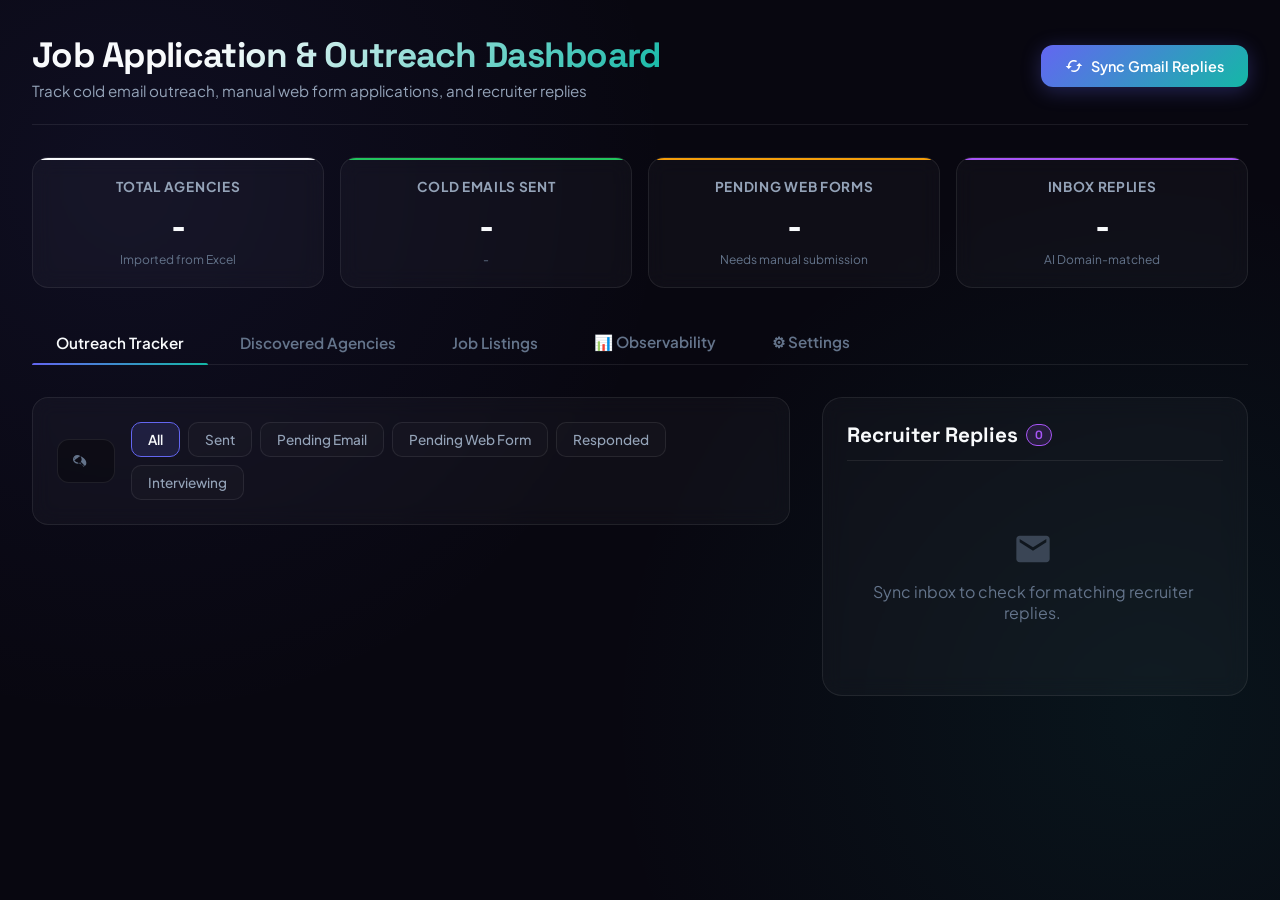
==== commit c0010cf6: "feat: implement job outreach and application automation suite with multi-agent orchestration and das" ====
--- a/dashboard_public/index.html
+++ b/dashboard_public/index.html
@@ -352,7 +352,6 @@
             transition: var(--transition-smooth);
             display: flex;
             flex-direction: column;
-            justify-content: space-between;
             position: relative;
         }
 
@@ -485,6 +484,7 @@
         .card-actions {
             display: flex;
             gap: 0.5rem;
+            margin-top: auto;
         }
 
         .card-btn {
@@ -934,6 +934,8 @@
             transition: var(--transition-smooth);
             position: relative;
             overflow: hidden;
+            display: flex;
+            flex-direction: column;
         }
 
         .discovered-card::before {
@@ -997,6 +999,7 @@
         .discovered-actions {
             display: flex;
             gap: 0.5rem;
+            margin-top: auto;
         }
 
         .btn-approve {
@@ -1125,6 +1128,8 @@
             transition: var(--transition-smooth);
             position: relative;
             overflow: hidden;
+            display: flex;
+            flex-direction: column;
         }
         .job-card::before {
             content: '';
@@ -1189,6 +1194,7 @@
         .job-card .job-actions {
             display: flex;
             gap: 0.5rem;
+            margin-top: auto;
         }
         .job-card .job-actions .btn-approve,
         .job-card .job-actions .btn-reject {
@@ -1274,6 +1280,7 @@
             display: flex;
             gap: 0.5rem;
             flex-wrap: wrap;
+            margin-top: auto;
         }
         .tracked-job-card .tj-actions button {
             background: rgba(255, 255, 255, 0.03);
@@ -1424,6 +1431,1016 @@
         }
         @keyframes spin {
             to { transform: rotate(360deg); }
+        }
+
+        /* --- AI Drawer Styles ---------------------------------------------- */
+        .ai-drawer-overlay {
+            position: fixed;
+            top: 0;
+            left: 0;
+            width: 100%;
+            height: 100%;
+            background: rgba(0, 0, 0, 0.6);
+            backdrop-filter: blur(8px);
+            z-index: 1000;
+            display: none;
+            opacity: 0;
+            transition: opacity 0.3s ease;
+        }
+        .ai-drawer-overlay.active {
+            display: block;
+            opacity: 1;
+        }
+        .ai-drawer-container {
+            position: fixed;
+            top: 0;
+            right: -600px;
+            width: 600px;
+            height: 100%;
+            background: #0b0a14;
+            border-left: 1px solid rgba(255, 255, 255, 0.1);
+            box-shadow: -10px 0 30px rgba(0, 0, 0, 0.5);
+            transition: right 0.3s cubic-bezier(0.4, 0, 0.2, 1);
+            display: flex;
+            flex-direction: column;
+            padding: 1.5rem;
+            z-index: 1001;
+        }
+        .ai-drawer-overlay.active .ai-drawer-container {
+            right: 0;
+        }
+        .ai-drawer-header {
+            display: flex;
+            justify-content: space-between;
+            align-items: center;
+        }
+        .ai-drawer-title-group {
+            display: flex;
+            align-items: center;
+            gap: 0.5rem;
+        }
+        .ai-drawer-title {
+            font-family: var(--font-display);
+            font-size: 1.4rem;
+            font-weight: 700;
+            color: var(--text-primary);
+        }
+        .ai-sparkle {
+            font-size: 1.3rem;
+            animation: pulse-glow-text 2s infinite alternate;
+        }
+        .ai-drawer-close-btn {
+            background: none;
+            border: none;
+            cursor: pointer;
+            padding: 0.25rem;
+            color: var(--text-secondary);
+            transition: var(--transition-smooth);
+        }
+        .ai-drawer-close-btn:hover {
+            color: var(--text-primary);
+            transform: scale(1.1);
+        }
+        .ai-drawer-close-btn svg {
+            width: 24px;
+            height: 24px;
+            fill: currentColor;
+        }
+        .ai-drawer-sub-meta {
+            font-size: 0.82rem;
+            color: var(--text-muted);
+            margin-top: 0.25rem;
+            margin-bottom: 1.25rem;
+            font-weight: 500;
+        }
+        .ai-company-label {
+            color: var(--accent-secondary);
+            font-weight: 600;
+        }
+        .ai-role-label {
+            color: var(--text-secondary);
+        }
+        .ai-drawer-tabs {
+            display: flex;
+            gap: 0.25rem;
+            border-bottom: 1px solid var(--panel-border);
+            margin-bottom: 1.25rem;
+            padding-bottom: 0.5rem;
+        }
+        .ai-tab-btn {
+            background: none;
+            border: none;
+            color: var(--text-secondary);
+            font-family: var(--font-sans);
+            font-size: 0.85rem;
+            font-weight: 600;
+            padding: 0.5rem 0.75rem;
+            border-radius: 8px;
+            cursor: pointer;
+            transition: var(--transition-smooth);
+        }
+        .ai-tab-btn:hover {
+            color: var(--text-primary);
+            background: rgba(255, 255, 255, 0.05);
+        }
+        .ai-tab-btn.active {
+            color: var(--text-primary);
+            background: linear-gradient(135deg, var(--accent-primary-glow) 0%, rgba(99, 102, 241, 0.03) 100%);
+            border: 1px solid rgba(99, 102, 241, 0.3);
+            box-shadow: 0 0 12px rgba(99, 102, 241, 0.1);
+        }
+        .ai-drawer-body {
+            flex: 1;
+            overflow-y: auto;
+            display: flex;
+            flex-direction: column;
+            position: relative;
+            padding-right: 4px;
+        }
+        .ai-panel-content {
+            display: flex;
+            flex-direction: column;
+            height: 100%;
+        }
+        .ai-drawer-loader {
+            display: flex;
+            flex-direction: column;
+            align-items: center;
+            justify-content: center;
+            flex: 1;
+            gap: 1rem;
+            padding: 2rem;
+            text-align: center;
+        }
+        .ai-spinner {
+            width: 40px;
+            height: 40px;
+            border: 3px solid rgba(255, 255, 255, 0.05);
+            border-top-color: var(--accent-primary);
+            border-radius: 50%;
+            animation: spin 1s linear infinite;
+        }
+        .ai-empty-state {
+            display: flex;
+            flex-direction: column;
+            align-items: center;
+            text-align: center;
+            gap: 1rem;
+            padding: 1.5rem 0.5rem;
+            flex: 1;
+            justify-content: center;
+        }
+        .ai-pulse-circle {
+            font-size: 2.5rem;
+            width: 70px;
+            height: 70px;
+            background: rgba(99, 102, 241, 0.1);
+            border: 2px solid rgba(99, 102, 241, 0.2);
+            border-radius: 50%;
+            display: flex;
+            align-items: center;
+            justify-content: center;
+            animation: pulse-glow-box 2s infinite alternate;
+        }
+        .ai-match-overview-row {
+            display: flex;
+            align-items: center;
+            gap: 2rem;
+            background: rgba(255, 255, 255, 0.02);
+            border: 1px solid var(--panel-border);
+            border-radius: 12px;
+            padding: 1rem;
+            margin-bottom: 1.25rem;
+        }
+        .ai-dial-container {
+            position: relative;
+            width: 90px;
+            height: 90px;
+            display: flex;
+            align-items: center;
+            justify-content: center;
+        }
+        .ai-dial {
+            transform: rotate(-90deg);
+            width: 100%;
+            height: 100%;
+        }
+        .ai-dial-bg {
+            fill: none;
+            stroke: rgba(255, 255, 255, 0.05);
+            stroke-width: 8;
+        }
+        .ai-dial-fill {
+            fill: none;
+            stroke: var(--accent-secondary);
+            stroke-width: 8;
+            stroke-linecap: round;
+            transition: stroke-dashoffset 1s ease-in-out;
+        }
+        .ai-dial-text {
+            position: absolute;
+            display: flex;
+            flex-direction: column;
+            align-items: center;
+            justify-content: center;
+        }
+        .ai-score-num {
+            font-family: var(--font-display);
+            font-size: 1.3rem;
+            font-weight: 700;
+            color: var(--text-primary);
+        }
+        .ai-score-label {
+            font-size: 0.65rem;
+            color: var(--text-muted);
+            text-transform: uppercase;
+            letter-spacing: 0.05em;
+        }
+        .ai-stack-overview {
+            display: flex;
+            flex-direction: column;
+            gap: 0.5rem;
+        }
+        .ai-stack-item {
+            display: flex;
+            flex-direction: column;
+        }
+        .ai-stack-title {
+            font-size: 0.72rem;
+            color: var(--text-muted);
+        }
+        .ai-stack-value {
+            font-size: 0.88rem;
+            font-weight: 600;
+            color: var(--text-secondary);
+        }
+        .ai-section-title {
+            font-family: var(--font-display);
+            font-size: 0.95rem;
+            font-weight: 700;
+            color: var(--text-primary);
+            margin-top: 1.25rem;
+            margin-bottom: 0.5rem;
+            display: flex;
+            align-items: center;
+            gap: 0.4rem;
+        }
+        .ai-pills-container {
+            display: flex;
+            flex-wrap: wrap;
+            gap: 0.45rem;
+            margin-bottom: 1rem;
+        }
+        .ai-pill-tag {
+            background: rgba(255, 255, 255, 0.04);
+            border: 1px solid var(--panel-border);
+            color: var(--text-secondary);
+            font-size: 0.75rem;
+            padding: 0.25rem 0.6rem;
+            border-radius: 6px;
+            font-weight: 500;
+        }
+        .ai-pill-tag.matching {
+            border-color: rgba(20, 184, 166, 0.3);
+            background: rgba(20, 184, 166, 0.04);
+            color: #2dd4bf;
+        }
+        .ai-pill-tag.missing {
+            border-color: rgba(239, 68, 68, 0.3);
+            background: rgba(239, 68, 68, 0.04);
+            color: #f87171;
+        }
+        .ai-suggestions-list {
+            list-style-type: none;
+            padding-left: 0;
+            margin-bottom: 1rem;
+        }
+        .ai-suggestion-item {
+            position: relative;
+            padding-left: 1.25rem;
+            font-size: 0.82rem;
+            color: var(--text-secondary);
+            line-height: 1.4;
+            margin-bottom: 0.4rem;
+        }
+        .ai-suggestion-item::before {
+            content: "•";
+            position: absolute;
+            left: 0.25rem;
+            color: var(--accent-primary);
+            font-weight: bold;
+        }
+        .ai-roadmap-list {
+            display: flex;
+            flex-direction: column;
+            gap: 0.75rem;
+            overflow-y: auto;
+            flex: 1;
+        }
+        .ai-roadmap-ul {
+            list-style-type: none;
+            padding-left: 0;
+            margin-bottom: 1.25rem;
+            display: flex;
+            flex-direction: column;
+            gap: 0.5rem;
+        }
+        .ai-roadmap-li {
+            background: rgba(255, 255, 255, 0.02);
+            border: 1px solid var(--panel-border);
+            border-radius: 8px;
+            padding: 0.6rem 0.8rem;
+            transition: var(--transition-smooth);
+        }
+        .ai-roadmap-li:hover {
+            border-color: var(--panel-border-hover);
+            background: rgba(255, 255, 255, 0.04);
+        }
+        .ai-roadmap-label {
+            display: flex;
+            align-items: flex-start;
+            gap: 0.6rem;
+            cursor: pointer;
+            width: 100%;
+        }
+        .ai-roadmap-checkbox {
+            margin-top: 0.2rem;
+            accent-color: var(--accent-primary);
+            cursor: pointer;
+            width: 15px;
+            height: 15px;
+        }
+        .ai-roadmap-text {
+            font-size: 0.82rem;
+            color: var(--text-secondary);
+            line-height: 1.4;
+            transition: var(--transition-smooth);
+        }
+        .ai-roadmap-text strong {
+            color: var(--text-primary);
+        }
+        .ai-roadmap-li input[type="checkbox"]:checked + .ai-roadmap-text {
+            text-decoration: line-through;
+            color: var(--text-muted);
+        }
+        .ai-link {
+            color: var(--accent-secondary);
+            text-decoration: none;
+            font-weight: 600;
+        }
+        .ai-link:hover {
+            text-decoration: underline;
+        }
+        .ai-interview-intro {
+            display: flex;
+            justify-content: space-between;
+            align-items: center;
+            border-bottom: 1px solid var(--panel-border);
+            padding-bottom: 0.5rem;
+            margin-bottom: 0.75rem;
+        }
+        .chat-viewport {
+            flex: 1;
+            overflow-y: auto;
+            background: rgba(0, 0, 0, 0.15);
+            border: 1px solid var(--panel-border);
+            border-radius: 12px;
+            padding: 1rem;
+            display: flex;
+            flex-direction: column;
+            gap: 0.75rem;
+            min-height: 250px;
+            margin-bottom: 0.75rem;
+        }
+        .chat-bubble {
+            max-width: 85%;
+            padding: 0.75rem 1rem;
+            border-radius: 12px;
+            font-size: 0.85rem;
+            line-height: 1.4;
+            word-wrap: break-word;
+        }
+        .chat-bubble.interviewer {
+            align-self: flex-start;
+            background: rgba(255, 255, 255, 0.04);
+            border: 1px solid var(--panel-border);
+            color: var(--text-primary);
+            border-top-left-radius: 2px;
+        }
+        .chat-bubble.candidate {
+            align-self: flex-end;
+            background: linear-gradient(135deg, var(--accent-primary) 0%, rgba(99, 102, 241, 0.7) 100%);
+            color: white;
+            border-top-right-radius: 2px;
+        }
+        .chat-bubble.system {
+            align-self: center;
+            background: rgba(20, 184, 166, 0.08);
+            border: 1px solid rgba(20, 184, 166, 0.2);
+            color: var(--accent-secondary);
+            max-width: 90%;
+            text-align: center;
+            border-radius: 8px;
+            font-size: 0.78rem;
+        }
+        .chat-input-area {
+            display: flex;
+            gap: 0.5rem;
+            align-items: center;
+        }
+        .chat-input {
+            flex: 1;
+            background: rgba(0, 0, 0, 0.2);
+            border: 1px solid var(--panel-border);
+            color: var(--text-primary);
+            border-radius: 8px;
+            padding: 0.6rem 0.8rem;
+            font-size: 0.85rem;
+            resize: none;
+            height: 38px;
+            line-height: 1.2;
+            transition: var(--transition-smooth);
+        }
+        .chat-input:focus {
+            border-color: var(--accent-primary);
+            background: rgba(0, 0, 0, 0.3);
+            outline: none;
+        }
+        .chat-send-btn {
+            background: var(--accent-primary);
+            border: none;
+            color: white;
+            border-radius: 8px;
+            width: 38px;
+            height: 38px;
+            display: flex;
+            align-items: center;
+            justify-content: center;
+            cursor: pointer;
+            transition: var(--transition-smooth);
+        }
+        .chat-send-btn:hover {
+            transform: scale(1.05);
+            background: #4f46e5;
+        }
+        .score-badge {
+            font-size: 0.72rem;
+            font-weight: 600;
+            padding: 0.2rem 0.5rem;
+            border-radius: 6px;
+            display: inline-flex;
+            align-items: center;
+        }
+        .score-badge.score-green {
+            background: rgba(20, 184, 166, 0.12);
+            border: 1px solid rgba(20, 184, 166, 0.3);
+            color: #2dd4bf;
+        }
+        .score-badge.score-yellow {
+            background: rgba(245, 158, 11, 0.12);
+            border: 1px solid rgba(245, 158, 11, 0.3);
+            color: #fbbf24;
+        }
+        .score-badge.score-red {
+            background: rgba(239, 68, 68, 0.12);
+            border: 1px solid rgba(239, 68, 68, 0.3);
+            color: #f87171;
+        }
+        .ai-action-btn {
+            background: linear-gradient(135deg, rgba(99, 102, 241, 0.1) 0%, rgba(20, 184, 166, 0.05) 100%) !important;
+            border: 1px solid rgba(99, 102, 241, 0.3) !important;
+            color: var(--text-primary) !important;
+        }
+        .ai-action-btn:hover {
+            border-color: var(--accent-secondary) !important;
+            box-shadow: 0 0 8px rgba(20, 184, 166, 0.3) !important;
+        }
+
+        @keyframes pulse-glow-text {
+            from {
+                text-shadow: 0 0 5px rgba(99, 102, 241, 0.2);
+            }
+            to {
+                text-shadow: 0 0 15px rgba(99, 102, 241, 0.6);
+            }
+        }
+        @keyframes pulse-glow-box {
+            from {
+                box-shadow: 0 0 5px rgba(99, 102, 241, 0.1);
+            }
+            to {
+                box-shadow: 0 0 15px rgba(99, 102, 241, 0.4);
+            }
+        }
+
+        /* --- Agent Observability Styles ------------------------------------- */
+        .obs-grid {
+            display: grid;
+            grid-template-columns: 1fr;
+            gap: 2rem;
+            margin-bottom: 2rem;
+        }
+        @media (min-width: 1200px) {
+            .obs-grid {
+                grid-template-columns: 3fr 2fr;
+            }
+        }
+        .agent-grid {
+            display: grid;
+            grid-template-columns: repeat(auto-fill, minmax(280px, 1fr));
+            gap: 1.25rem;
+            margin-top: 1rem;
+        }
+        .agent-card {
+            background: var(--panel-bg);
+            border: 1px solid var(--panel-border);
+            border-radius: 16px;
+            padding: 1.25rem;
+            backdrop-filter: blur(10px);
+            -webkit-backdrop-filter: blur(10px);
+            transition: var(--transition-smooth);
+            display: flex;
+            flex-direction: column;
+            justify-content: space-between;
+            position: relative;
+            overflow: hidden;
+        }
+        .agent-card::before {
+            content: '';
+            position: absolute;
+            top: 0;
+            left: 0;
+            width: 100%;
+            height: 2px;
+            background: transparent;
+            transition: var(--transition-smooth);
+        }
+        .agent-card:hover {
+            border-color: var(--panel-border-hover);
+            transform: translateY(-2px);
+            box-shadow: 0 8px 30px rgba(0, 0, 0, 0.4);
+        }
+        .agent-card:hover::before {
+            background: linear-gradient(90deg, var(--accent-primary), var(--accent-secondary));
+        }
+        .agent-header {
+            display: flex;
+            justify-content: space-between;
+            align-items: flex-start;
+            margin-bottom: 0.75rem;
+        }
+        .agent-title {
+            font-family: var(--font-display);
+            font-size: 1.1rem;
+            font-weight: 700;
+            color: var(--text-primary);
+        }
+        .agent-status-badge {
+            font-size: 0.75rem;
+            padding: 0.2rem 0.5rem;
+            border-radius: 12px;
+            font-weight: 600;
+            text-transform: uppercase;
+            letter-spacing: 0.05em;
+            display: inline-flex;
+            align-items: center;
+            gap: 0.35rem;
+        }
+        .status-idle {
+            background: rgba(100, 116, 139, 0.1);
+            color: var(--text-secondary);
+            border: 1px solid rgba(100, 116, 139, 0.2);
+        }
+        .status-running {
+            background: rgba(59, 130, 246, 0.1);
+            color: #60a5fa;
+            border: 1px solid rgba(59, 130, 246, 0.3);
+            animation: pulse-glow-text 1.5s ease-in-out infinite alternate;
+        }
+        .status-running::before {
+            content: '';
+            display: inline-block;
+            width: 6px;
+            height: 6px;
+            border-radius: 50%;
+            background-color: #60a5fa;
+            animation: blink 1s infinite;
+        }
+        @keyframes blink {
+            50% { opacity: 0; }
+        }
+        .status-success {
+            background: rgba(34, 197, 94, 0.1);
+            color: #4ade80;
+            border: 1px solid rgba(34, 197, 94, 0.3);
+        }
+        .status-failure {
+            background: rgba(239, 68, 68, 0.1);
+            color: #f87171;
+            border: 1px solid rgba(239, 68, 68, 0.3);
+        }
+        .agent-desc {
+            font-size: 0.85rem;
+            color: var(--text-secondary);
+            line-height: 1.4;
+            margin-bottom: 1.25rem;
+            flex-grow: 1;
+        }
+        .agent-stats {
+            display: grid;
+            grid-template-columns: repeat(2, 1fr);
+            gap: 0.5rem;
+            padding: 0.75rem;
+            background: rgba(0,0,0,0.2);
+            border-radius: 8px;
+            margin-bottom: 1rem;
+            font-size: 0.75rem;
+            border: 1px solid rgba(255,255,255,0.02);
+        }
+        .agent-stat-item {
+            display: flex;
+            flex-direction: column;
+        }
+        .agent-stat-label {
+            color: var(--text-muted);
+            margin-bottom: 0.15rem;
+        }
+        .agent-stat-val {
+            color: var(--text-primary);
+            font-weight: 600;
+        }
+        .agent-actions {
+            display: flex;
+            gap: 0.5rem;
+        }
+        .agent-btn {
+            flex: 1;
+            background: rgba(255,255,255,0.03);
+            border: 1px solid var(--panel-border);
+            color: var(--text-primary);
+            padding: 0.5rem;
+            border-radius: 8px;
+            font-size: 0.8rem;
+            font-weight: 600;
+            cursor: pointer;
+            transition: var(--transition-smooth);
+            display: flex;
+            align-items: center;
+            justify-content: center;
+            gap: 0.35rem;
+        }
+        .agent-btn:hover:not(:disabled) {
+            background: var(--accent-primary-glow);
+            border-color: var(--accent-primary);
+        }
+        .agent-btn:disabled {
+            opacity: 0.5;
+            cursor: not-allowed;
+        }
+        
+        /* --- Log Console Panel ---------------------------------------------- */
+        .console-panel {
+            background: #04040a;
+            border: 1px solid var(--panel-border);
+            border-radius: 16px;
+            backdrop-filter: blur(10px);
+            -webkit-backdrop-filter: blur(10px);
+            overflow: hidden;
+            display: flex;
+            flex-direction: column;
+            height: 500px;
+            box-shadow: 0 10px 30px rgba(0, 0, 0, 0.6);
+        }
+        .console-header {
+            display: flex;
+            justify-content: space-between;
+            align-items: center;
+            padding: 1rem 1.25rem;
+            background: rgba(255,255,255,0.02);
+            border-bottom: 1px solid var(--panel-border);
+        }
+        .console-header h2 {
+            font-family: var(--font-display);
+            font-size: 1.1rem;
+            font-weight: 700;
+            display: flex;
+            align-items: center;
+            gap: 0.5rem;
+        }
+        .console-controls {
+            display: flex;
+            align-items: center;
+            gap: 0.75rem;
+        }
+        .console-select {
+            background: rgba(0,0,0,0.5);
+            border: 1px solid var(--panel-border);
+            color: var(--text-primary);
+            padding: 0.4rem 0.75rem;
+            border-radius: 8px;
+            font-family: var(--font-sans);
+            font-size: 0.8rem;
+            outline: none;
+            cursor: pointer;
+        }
+        .console-select:focus {
+            border-color: var(--accent-primary);
+        }
+        .console-body {
+            flex: 1;
+            padding: 1.25rem;
+            overflow-y: auto;
+            font-family: 'Courier New', Courier, monospace;
+            font-size: 0.85rem;
+            line-height: 1.5;
+            color: #38bdf8; /* sky-400 */
+            white-space: pre-wrap;
+            word-break: break-all;
+        }
+        .console-body::-webkit-scrollbar-thumb {
+            background: rgba(56, 189, 248, 0.2);
+        }
+        .console-body::-webkit-scrollbar-thumb:hover {
+            background: rgba(56, 189, 248, 0.4);
+        }
+        
+        /* --- Resume Integrity Center ----------------------------------------- */
+        .integrity-panel {
+            background: var(--panel-bg);
+            border: 1px solid var(--panel-border);
+            border-radius: 16px;
+            padding: 1.5rem;
+            backdrop-filter: blur(10px);
+            -webkit-backdrop-filter: blur(10px);
+            margin-bottom: 2rem;
+        }
+        .integrity-header {
+            display: flex;
+            justify-content: space-between;
+            align-items: center;
+            margin-bottom: 1.5rem;
+            border-bottom: 1px solid var(--panel-border);
+            padding-bottom: 1rem;
+        }
+        .integrity-header h2 {
+            font-family: var(--font-display);
+            font-size: 1.3rem;
+            font-weight: 700;
+            display: flex;
+            align-items: center;
+            gap: 0.5rem;
+        }
+        .score-circle {
+            width: 60px;
+            height: 60px;
+            border-radius: 50%;
+            border: 4px solid var(--accent-secondary);
+            display: flex;
+            align-items: center;
+            justify-content: center;
+            font-family: var(--font-display);
+            font-weight: 700;
+            font-size: 1.25rem;
+            color: var(--text-primary);
+            box-shadow: 0 0 15px var(--accent-secondary-glow);
+        }
+        .score-circle.low {
+            border-color: #ef4444;
+            box-shadow: 0 0 15px rgba(239, 68, 68, 0.2);
+        }
+        .score-circle.medium {
+            border-color: #f59e0b;
+            box-shadow: 0 0 15px rgba(245, 158, 11, 0.2);
+        }
+        .audit-results-grid {
+            display: grid;
+            grid-template-columns: 1fr;
+            gap: 1.5rem;
+        }
+        @media (min-width: 992px) {
+            .audit-results-grid {
+                grid-template-columns: 1fr 1.2fr;
+            }
+        }
+        .issues-card {
+            background: rgba(0,0,0,0.2);
+            border: 1px solid var(--panel-border);
+            border-radius: 12px;
+            padding: 1.25rem;
+            display: flex;
+            flex-direction: column;
+            height: 400px;
+        }
+        .issues-card h3 {
+            font-size: 0.95rem;
+            text-transform: uppercase;
+            letter-spacing: 0.05em;
+            color: var(--text-secondary);
+            margin-bottom: 0.75rem;
+            border-bottom: 1px solid rgba(255,255,255,0.05);
+            padding-bottom: 0.5rem;
+        }
+        .issues-list {
+            overflow-y: auto;
+            flex: 1;
+            padding-right: 0.5rem;
+        }
+        .issue-item {
+            padding: 0.75rem;
+            border-radius: 8px;
+            background: rgba(255,255,255,0.01);
+            border: 1px solid rgba(255,255,255,0.04);
+            margin-bottom: 0.75rem;
+            transition: var(--transition-smooth);
+        }
+        .issue-item:hover {
+            border-color: var(--panel-border-hover);
+            background: rgba(255,255,255,0.03);
+        }
+        .issue-item.error {
+            border-left: 3px solid #ef4444;
+        }
+        .issue-item.warning {
+            border-left: 3px solid #f59e0b;
+        }
+        .issue-item.suggestion {
+            border-left: 3px solid #3b82f6;
+        }
+        .issue-title {
+            font-weight: 600;
+            font-size: 0.85rem;
+            margin-bottom: 0.25rem;
+            display: flex;
+            justify-content: space-between;
+            align-items: center;
+        }
+        .issue-severity {
+            font-size: 0.7rem;
+            padding: 0.05rem 0.35rem;
+            border-radius: 4px;
+            font-weight: 700;
+            text-transform: uppercase;
+        }
+        .severity-error { background: rgba(239, 68, 68, 0.15); color: #f87171; }
+        .severity-warning { background: rgba(245, 158, 11, 0.15); color: #fbbf24; }
+        .severity-suggestion { background: rgba(59, 130, 246, 0.15); color: #60a5fa; }
+        .issue-desc {
+            font-size: 0.8rem;
+            color: var(--text-secondary);
+            line-height: 1.35;
+        }
+        .issue-empty {
+            display: flex;
+            flex-direction: column;
+            align-items: center;
+            justify-content: center;
+            padding: 2rem;
+            text-align: center;
+            color: var(--text-muted);
+            height: 100%;
+        }
+        .issue-empty svg {
+            width: 48px;
+            height: 48px;
+            fill: var(--text-muted);
+            margin-bottom: 0.5rem;
+        }
+        .diff-card {
+            background: rgba(0,0,0,0.2);
+            border: 1px solid var(--panel-border);
+            border-radius: 12px;
+            padding: 1.25rem;
+            display: flex;
+            flex-direction: column;
+            height: 400px;
+        }
+        .diff-card h3 {
+            font-size: 0.95rem;
+            text-transform: uppercase;
+            letter-spacing: 0.05em;
+            color: var(--text-secondary);
+            margin-bottom: 0.75rem;
+            border-bottom: 1px solid rgba(255,255,255,0.05);
+            padding-bottom: 0.5rem;
+            display: flex;
+            justify-content: space-between;
+            align-items: center;
+        }
+        .diff-container {
+            flex: 1;
+            overflow-y: auto;
+            background: #030307;
+            border: 1px solid rgba(255,255,255,0.05);
+            border-radius: 8px;
+            padding: 0.75rem;
+            font-family: 'Courier New', Courier, monospace;
+            font-size: 0.8rem;
+            line-height: 1.4;
+            color: var(--text-secondary);
+            white-space: pre-wrap;
+        }
+        .diff-line-added { color: #4ade80; background: rgba(34, 197, 94, 0.05); }
+        .diff-line-removed { color: #f87171; background: rgba(239, 68, 68, 0.05); }
+        .diff-line-header { color: #c084fc; font-weight: bold; }
+        
+        /* --- Pipeline Visualizer --------------------------------------------- */
+        .pipeline-panel {
+            background: var(--panel-bg);
+            border: 1px solid var(--panel-border);
+            border-radius: 16px;
+            padding: 1.5rem;
+            backdrop-filter: blur(10px);
+            -webkit-backdrop-filter: blur(10px);
+            margin-bottom: 2rem;
+        }
+        .pipeline-panel h2 {
+            font-family: var(--font-display);
+            font-size: 1.1rem;
+            font-weight: 700;
+            margin-bottom: 1.25rem;
+            display: flex;
+            align-items: center;
+            gap: 0.5rem;
+        }
+        .pipeline-wrapper {
+            position: relative;
+            width: 100%;
+            height: 140px;
+            background: rgba(0,0,0,0.2);
+            border: 1px solid rgba(255,255,255,0.02);
+            border-radius: 12px;
+            overflow: hidden;
+            display: flex;
+            align-items: center;
+            justify-content: space-around;
+            padding: 0 1.5rem;
+        }
+        .pipeline-node {
+            position: relative;
+            z-index: 2;
+            background: rgba(15, 12, 30, 0.95);
+            border: 1px solid var(--panel-border);
+            border-radius: 12px;
+            padding: 0.75rem 1rem;
+            text-align: center;
+            display: flex;
+            flex-direction: column;
+            align-items: center;
+            gap: 0.25rem;
+            box-shadow: 0 4px 15px rgba(0,0,0,0.3);
+            transition: var(--transition-smooth);
+            width: 140px;
+        }
+        .pipeline-node.active {
+            border-color: var(--accent-primary);
+            box-shadow: 0 0 15px var(--accent-primary-glow);
+            transform: scale(1.05);
+        }
+        .pipeline-node.success {
+            border-color: var(--status-sent);
+            box-shadow: 0 0 15px var(--status-sent-glow);
+        }
+        .pipeline-node.failure {
+            border-color: #ef4444;
+            box-shadow: 0 0 15px rgba(239, 68, 68, 0.25);
+        }
+        .pipeline-node-icon {
+            font-size: 1.25rem;
+        }
+        .pipeline-node-title {
+            font-size: 0.8rem;
+            font-weight: 600;
+            color: var(--text-primary);
+        }
+        .pipeline-node-status {
+            font-size: 0.65rem;
+            color: var(--text-muted);
+        }
+        
+        .flow-line {
+            flex: 1 1 0%;
+            min-width: 0;
+            height: 4px;
+            margin: 0 0.5rem;
+            overflow: visible;
+        }
+        .flow-line line {
+            stroke: var(--panel-border);
+            stroke-width: 2;
+            stroke-dasharray: 6 4;
+            transition: var(--transition-smooth);
+        }
+        .flow-line.active line {
+            stroke: var(--accent-primary);
+            animation: dash 1s linear infinite;
+        }
+        .flow-line.success line {
+            stroke: var(--status-sent);
+        }
+        @keyframes dash {
+            to {
+                stroke-dashoffset: -10;
+            }
         }
     </style>
 </head>
@@ -1473,6 +2490,7 @@
             <button class="tab-btn active" onclick="switchTab('outreach', this)">Outreach Tracker</button>
             <button class="tab-btn" onclick="switchTab('discovered', this)">Discovered Agencies <span id="discoveredBadge" class="tab-badge" style="display:none;">0</span></button>
             <button class="tab-btn" onclick="switchTab('jobs', this)">Job Listings <span id="jobsBadge" class="tab-badge" style="display:none;">0</span></button>
+            <button class="tab-btn" onclick="switchTab('observability', this)">📊 Observability</button>
             <button class="tab-btn" onclick="switchTab('settings', this)">⚙ Settings</button>
         </div>
 
@@ -1739,6 +2757,132 @@
             </div>
         </div>
 
+        <!-- TAB 5: Observability Control Room -->
+        <div id="tab-observability" class="tab-content">
+            <!-- Pipeline Visualizer -->
+            <div class="pipeline-panel">
+                <h2>⛓ Multi-Agent Execution Pipeline</h2>
+                <div class="pipeline-wrapper">
+                    <div id="node-scraper" class="pipeline-node">
+                        <span class="pipeline-node-icon">🔍</span>
+                        <span class="pipeline-node-title">Job Scraper</span>
+                        <span id="node-status-scraper" class="pipeline-node-status">Idle</span>
+                    </div>
+                    
+                    <svg id="flow-line-1" class="flow-line" preserveAspectRatio="none">
+                        <line x1="0" y1="2" x2="100%" y2="2" />
+                    </svg>
+                    
+                    <div id="node-orchestrator" class="pipeline-node">
+                        <span class="pipeline-node-icon">🎼</span>
+                        <span class="pipeline-node-title">Orchestrator</span>
+                        <span id="node-status-orchestrator" class="pipeline-node-status">Idle</span>
+                    </div>
+                    
+                    <svg id="flow-line-2" class="flow-line" preserveAspectRatio="none">
+                        <line x1="0" y1="2" x2="100%" y2="2" />
+                    </svg>
+                    
+                    <div id="node-auditor" class="pipeline-node">
+                        <span class="pipeline-node-icon">⚖️</span>
+                        <span class="pipeline-node-title">Resume Auditor</span>
+                        <span id="node-status-auditor" class="pipeline-node-status">Idle</span>
+                    </div>
+                    
+                    <svg id="flow-line-3" class="flow-line" preserveAspectRatio="none">
+                        <line x1="0" y1="2" x2="100%" y2="2" />
+                    </svg>
+                    
+                    <div id="node-fixer" class="pipeline-node">
+                        <span class="pipeline-node-icon">🔧</span>
+                        <span class="pipeline-node-title">Resume Fixer</span>
+                        <span id="node-status-fixer" class="pipeline-node-status">Idle</span>
+                    </div>
+                    
+                    <svg id="flow-line-4" class="flow-line" preserveAspectRatio="none">
+                        <line x1="0" y1="2" x2="100%" y2="2" />
+                    </svg>
+                    
+                    <div id="node-outreach" class="pipeline-node">
+                        <span class="pipeline-node-icon">✉️</span>
+                        <span class="pipeline-node-title">Outreach Agent</span>
+                        <span id="node-status-outreach" class="pipeline-node-status">Idle</span>
+                    </div>
+                </div>
+            </div>
+
+            <!-- Resume Integrity Portal -->
+            <div class="integrity-panel">
+                <div class="integrity-header">
+                    <h2>⚖️ Resume Integrity Center</h2>
+                    <div style="display: flex; align-items: center; gap: 1.5rem;">
+                        <button class="sync-btn" onclick="triggerResumeAudit()" id="btnTriggerAudit">
+                            <span id="btnTriggerAuditText">Trigger Resume Audit</span>
+                        </button>
+                        <button class="sync-btn" onclick="triggerResumeFix()" id="btnTriggerFix" style="background: linear-gradient(135deg, var(--accent-secondary) 0%, var(--accent-primary) 100%);" disabled>
+                            <span id="btnTriggerFixText">Apply Fixes</span>
+                        </button>
+                        <div id="resumeScoreCircle" class="score-circle">-</div>
+                    </div>
+                </div>
+                
+                <div class="audit-results-grid">
+                    <!-- Left: Audit findings list -->
+                    <div class="issues-card">
+                        <h3>Auditor Findings</h3>
+                        <div id="auditIssuesList" class="issues-list">
+                            <div class="issue-empty">
+                                <svg viewBox="0 0 24 24">
+                                    <path d="M9 16.17L4.83 12l-1.42 1.41L9 19 21 7l-1.41-1.41z"/>
+                                </svg>
+                                <p>No issues found. Click 'Trigger Resume Audit' above to scan your active resume.</p>
+                            </div>
+                        </div>
+                    </div>
+                    
+                    <!-- Right: Diff viewer -->
+                    <div class="diff-card">
+                        <h3>
+                            Proposed LaTeX Changes (Diff)
+                            <button class="agent-btn" onclick="fetchResumeDiff()" style="padding: 0.25rem 0.5rem; font-size: 0.75rem; flex: none;" id="btnRefreshDiff">Refresh Diff</button>
+                        </h3>
+                        <div id="resumeDiffContainer" class="diff-container">(Run an audit first to check proposed corrections)</div>
+                    </div>
+                </div>
+            </div>
+
+            <!-- Agent Grid and Log Console Split -->
+            <div class="obs-grid">
+                <!-- Left: 11 Specialized Agents Grid -->
+                <div>
+                    <h2 style="font-family:var(--font-display); font-size:1.4rem; margin-bottom:1rem; display:flex; align-items:center; gap:0.5rem;">🤖 Multi-Agent Hub</h2>
+                    <div id="agentsGridContainer" class="agent-grid">
+                        <!-- Cards will be populated dynamically -->
+                    </div>
+                </div>
+
+                <!-- Right: Log Console -->
+                <div>
+                    <div class="console-panel">
+                        <div class="console-header">
+                            <h2>📟 Real-Time Agent Logs</h2>
+                            <div class="console-controls">
+                                <select id="consoleLogSelect" class="console-select" onchange="switchConsoleLog()">
+                                    <option value="job_scraper">Job Scraper</option>
+                                    <option value="resume_auditor">Resume Auditor</option>
+                                    <option value="resume_fixer">Resume Fixer</option>
+                                    <option value="orchestrator">Master Orchestrator</option>
+                                    <option value="job_agent">Outreach Agent</option>
+                                    <option value="agency_scraper">Agency Scraper</option>
+                                </select>
+                            </div>
+                        </div>
+                        <div id="consoleLogOutput" class="console-body">[System] Loading console... select an agent to view logs.</div>
+                    </div>
+                </div>
+            </div>
+        </div>
+
     </div>
 
     <!-- Edit/Update Details Modal -->
@@ -1778,6 +2922,148 @@
                     <button type="submit" class="btn-primary">Save Changes</button>
                 </div>
             </form>
+    <!-- AI Action Center Drawer -->
+    <div id="aiDrawer" class="ai-drawer-overlay" onclick="closeAIDrawerOnOverlay(event)">
+        <div class="ai-drawer-container" onclick="event.stopPropagation()">
+            <div class="ai-drawer-header">
+                <div class="ai-drawer-title-group">
+                    <span class="ai-sparkle">✨</span>
+                    <h3 class="ai-drawer-title" id="aiDrawerTitle">AI Action Center</h3>
+                </div>
+                <button class="ai-drawer-close-btn" onclick="closeAIDrawer()">
+                    <svg viewBox="0 0 24 24">
+                        <path d="M19 6.41L17.59 5 12 10.59 6.41 5 5 6.41 10.59 12 5 17.59 6.41 19 12 13.41 17.59 19 19 17.59 13.41 12z"/>
+                    </svg>
+                </button>
+            </div>
+            
+            <div class="ai-drawer-sub-meta" id="aiDrawerSubMeta">
+                <span id="aiDrawerCompany" class="ai-company-label"></span> &bull; <span id="aiDrawerRole" class="ai-role-label"></span>
+            </div>
+
+            <!-- Drawer Tabs -->
+            <div class="ai-drawer-tabs" id="aiDrawerTabsHeader">
+                <button class="ai-tab-btn active" onclick="switchAITab('gaps')">Match & Gaps</button>
+                <button class="ai-tab-btn" onclick="switchAITab('cl')">Cover Letter</button>
+                <button class="ai-tab-btn" onclick="switchAITab('roadmap')">Study Roadmap</button>
+                <button class="ai-tab-btn" onclick="switchAITab('interview')">Mock Interview</button>
+            </div>
+
+            <div class="ai-drawer-body">
+                <!-- Loader State -->
+                <div id="aiDrawerLoader" class="ai-drawer-loader" style="display: none;">
+                    <div class="ai-spinner"></div>
+                    <p id="aiLoaderText">Analyzing job description against resume...</p>
+                </div>
+
+                <!-- Not Analyzed (Initial State / Run CTA) -->
+                <div id="aiDrawerNotAnalyzed" class="ai-panel-content" style="display: none;">
+                    <div class="ai-empty-state">
+                        <div class="ai-pulse-circle">🤖</div>
+                        <h4 style="margin-top: 1rem; margin-bottom: 0.5rem; font-family: var(--font-display);">Analyze & Optimize This Position</h4>
+                        <p style="font-size: 0.85rem; color: var(--text-secondary); margin-bottom: 1.5rem;">Evaluate compatibility with your current resume, check skill gaps, draft a cover letter, build a study plan, and run simulated mock interviews.</p>
+                        
+                        <div class="form-group" style="margin-top: 0.5rem; text-align: left; width: 100%;">
+                            <label for="aiDrawerJdText" style="font-size: 0.85rem; font-weight:600; color:var(--text-secondary); margin-bottom:0.5rem; display:block;">Job Description Text (Optional - Scrapes link if left empty)</label>
+                            <textarea id="aiDrawerJdText" class="form-control" style="min-height: 150px; background: rgba(0, 0, 0, 0.2); border: 1px solid var(--panel-border); font-family: var(--font-sans); color: var(--text-primary); border-radius: 8px; padding: 0.5rem;" placeholder="Paste the job description text here if the scraper gets blocked by the job board..."></textarea>
+                        </div>
+
+                        <button id="aiRunBtn" class="btn-primary" style="margin-top: 1.25rem; width: 100%; display: flex; justify-content: center; align-items: center; gap: 0.5rem; border-radius: 8px; padding: 0.6rem 1.2rem; cursor: pointer; border: none; font-weight:600;" onclick="runAIOptimization()">
+                            <span>🚀 Start AI Optimization</span>
+                        </button>
+                    </div>
+                </div>
+
+                <!-- Tab 1: Match & Gaps Panel -->
+                <div id="aiPanelGaps" class="ai-panel-content" style="display: none;">
+                    <div class="ai-match-overview-row">
+                        <div class="ai-dial-container">
+                            <svg class="ai-dial" viewBox="0 0 100 100">
+                                <circle class="ai-dial-bg" cx="50" cy="50" r="40" />
+                                <circle id="aiDialFill" class="ai-dial-fill" cx="50" cy="50" r="40" stroke-dasharray="251.2" stroke-dashoffset="251.2" />
+                            </svg>
+                            <div class="ai-dial-text">
+                                <span id="aiScoreNumber" class="ai-score-num">0%</span>
+                                <span class="ai-score-label">Match</span>
+                            </div>
+                        </div>
+                        <div class="ai-stack-overview">
+                            <div class="ai-stack-item">
+                                <span class="ai-stack-title">Tech Division</span>
+                                <span id="aiRoleDivision" class="ai-stack-value">-</span>
+                            </div>
+                            <div class="ai-stack-item" style="margin-top: 0.5rem;">
+                                <span class="ai-stack-title">Seniority Level</span>
+                                <span id="aiRoleSeniority" class="ai-stack-value">-</span>
+                            </div>
+                        </div>
+                    </div>
+
+                    <div class="ai-section-title">Matching Skills</div>
+                    <div id="aiMatchingSkills" class="ai-pills-container">
+                        <!-- Skills Shubham matches -->
+                    </div>
+
+                    <div class="ai-section-title">Missing / Gap Skills</div>
+                    <div id="aiMissingSkills" class="ai-pills-container">
+                        <!-- Missing skills list -->
+                    </div>
+
+                    <div class="ai-section-title">Resume Enhancement Suggestions</div>
+                    <ul id="aiResumeSuggestions" class="ai-suggestions-list">
+                        <!-- Suggestions list -->
+                    </ul>
+                    
+                    <div class="ai-actions-footer" style="margin-top: auto; padding-top: 1rem; border-top: 1px solid var(--panel-border); display: flex; gap: 0.5rem;">
+                        <button class="btn-secondary" style="flex: 1; border-radius:8px; padding:0.5rem 1rem; cursor:pointer;" onclick="reRunAIOptimization()">🔄 Re-run Analysis</button>
+                    </div>
+                </div>
+
+                <!-- Tab 2: Cover Letter Panel -->
+                <div id="aiPanelCl" class="ai-panel-content" style="display: none;">
+                    <p style="font-size: 0.85rem; color: var(--text-muted); margin-bottom: 0.75rem;">
+                        Below is a generated cover letter tailored to this role and your resume. Feel free to edit it below, then save or copy the text.
+                    </p>
+                    <div class="form-group" style="flex: 1; display: flex; flex-direction: column;">
+                        <textarea id="aiCoverLetterEditor" class="form-control" style="flex: 1; min-height: 250px; font-family: var(--font-sans); line-height: 1.5; font-size: 0.9rem; background: rgba(0, 0, 0, 0.2); border: 1px solid var(--panel-border); color: var(--text-primary); resize: none; border-radius: 8px; padding: 0.75rem;"></textarea>
+                    </div>
+                    <div class="ai-actions-footer" style="display: flex; gap: 0.5rem; margin-top: 1rem; padding-top: 1rem; border-top: 1px solid var(--panel-border);">
+                        <button class="btn-secondary" style="flex: 1; border-radius:8px; padding:0.5rem; font-weight:600;" onclick="copyAICoverLetter()">📋 Copy Letter</button>
+                        <button class="btn-primary" style="flex: 1; border-radius:8px; padding:0.5rem; font-weight:600;" onclick="saveAICoverLetter()">💾 Save Draft</button>
+                    </div>
+                </div>
+
+                <!-- Tab 3: Study Roadmap Panel -->
+                <div id="aiPanelRoadmap" class="ai-panel-content" style="display: none;">
+                    <p style="font-size: 0.85rem; color: var(--text-muted); margin-bottom: 1rem;">
+                        Custom-generated weekly study plan focusing on filling the missing skill gaps identified for this role.
+                    </p>
+                    <div id="aiRoadmapContainer" class="ai-roadmap-list">
+                        <!-- Week by week checklist -->
+                    </div>
+                </div>
+
+                <!-- Tab 4: Mock Interview Panel -->
+                <div id="aiPanelInterview" class="ai-panel-content" style="display: none;">
+                    <div class="ai-interview-intro">
+                        <p style="font-size: 0.85rem; color: var(--text-muted); margin: 0;">
+                            Practice technical screening questions tailored to this role. The AI interviewer asks questions, and gives constructive feedback.
+                        </p>
+                        <button class="btn-secondary" style="font-size: 0.75rem; padding: 0.25rem 0.5rem; border-radius: 6px;" onclick="resetMockInterview()">Reset Chat</button>
+                    </div>
+                    <div class="chat-viewport" id="aiInterviewChatViewport">
+                        <!-- Chat history and turn-by-turn simulation -->
+                    </div>
+                    <div class="chat-input-area">
+                        <textarea id="aiInterviewInput" class="chat-input" placeholder="Type your response to the interviewer... (Shift+Enter for newline)"></textarea>
+                        <button class="chat-send-btn" onclick="sendInterviewMessage()">
+                            <svg viewBox="0 0 24 24" width="16" height="16">
+                                <path d="M2.01 21L23 12 2.01 3 2 10l15 2-15 2z" fill="currentColor"/>
+                            </svg>
+                        </button>
+                    </div>
+                </div>
+            </div>
         </div>
     </div>
 
@@ -2513,13 +3799,26 @@
                 const card = document.createElement('div');
                 card.className = 'tracked-job-card';
                 const statusClass = (job.status || 'pending_apply').trim();
+                
+                // Determine score class color
+                let scoreBadgeHtml = '';
+                if (job.suitability_score !== undefined && job.suitability_score !== null) {
+                    let colorClass = 'red';
+                    if (job.suitability_score >= 75) colorClass = 'green';
+                    else if (job.suitability_score >= 50) colorClass = 'yellow';
+                    scoreBadgeHtml = `<span class="score-badge score-${colorClass}">${job.suitability_score}% Match</span>`;
+                }
+
                 card.innerHTML = `
                     <div class="tj-header">
                         <div>
                             <div class="tj-title">${escapeHtml(job.title || 'Untitled')}</div>
                             <div class="tj-company">${escapeHtml(job.company || '')}</div>
                         </div>
-                        <span class="job-status-tag ${statusClass}">${statusLabels[statusClass] || statusClass}</span>
+                        <div style="display:flex; flex-direction:column; align-items:flex-end; gap:0.4rem;">
+                            <span class="job-status-tag ${statusClass}">${statusLabels[statusClass] || statusClass}</span>
+                            ${scoreBadgeHtml}
+                        </div>
                     </div>
                     <div class="tj-meta">
                         ${job.location ? `<span>${escapeHtml(job.location)}</span>` : ''}
@@ -2529,6 +3828,7 @@
                     </div>
                     ${job.notes ? `<div class="tj-notes">"${escapeHtml(job.notes)}"</div>` : ''}
                     <div class="tj-actions">
+                        <button class="ai-action-btn" onclick="openAIDrawer('${escapeHtml(job.link).replace(/'/g, "\\'")}')">✨ AI Action Center</button>
                         <button onclick="updateTrackedJobStatus('${escapeHtml(job.link).replace(/'/g, "\\'")}',' applied')">Mark Applied</button>
                         <button onclick="updateTrackedJobStatus('${escapeHtml(job.link).replace(/'/g, "\\'")}',' interviewing')">Interviewing</button>
                         <button onclick="updateTrackedJobStatus('${escapeHtml(job.link).replace(/'/g, "\\'")}',' offer')">Offer 🎉</button>
@@ -2768,6 +4068,957 @@
                 fileInput.value = '';
             }
         }
+
+        // --- AI Action Center Drawer Controls --------------------------------
+        let activeJobLink = null;
+        let currentAITab = 'gaps';
+
+        const API_JOBS_ANALYZE = '/api/jobs/analyze';
+        const API_JOBS_SAVE_CL = '/api/jobs/save-cl';
+        const API_JOBS_MOCK_INTERVIEW = '/api/jobs/mock-interview';
+
+        function openAIDrawer(link) {
+            activeJobLink = link;
+            const job = trackedJobs.find(j => j.link === link) || discoveredJobs.find(j => j.link === link);
+            if (!job) {
+                showToast('Job entry not found.', 'error');
+                return;
+            }
+
+            // Populate header details
+            document.getElementById('aiDrawerCompany').textContent = job.company || 'Unknown Company';
+            document.getElementById('aiDrawerRole').textContent = job.title || 'Unknown Role';
+
+            // Show drawer
+            const drawer = document.getElementById('aiDrawer');
+            drawer.style.display = 'block';
+            // Force reflow
+            drawer.offsetHeight;
+            drawer.classList.add('active');
+
+            // Reset tab
+            switchAITab('gaps');
+            
+            // Check if analyzed
+            renderAIDrawerContent(job);
+        }
+
+        function closeAIDrawer() {
+            const drawer = document.getElementById('aiDrawer');
+            drawer.classList.remove('active');
+            setTimeout(() => {
+                drawer.style.display = 'none';
+            }, 300);
+            activeJobLink = null;
+        }
+
+        function closeAIDrawerOnOverlay(event) {
+            if (event.target === document.getElementById('aiDrawer')) {
+                closeAIDrawer();
+            }
+        }
+
+        function switchAITab(tabName) {
+            currentAITab = tabName;
+            
+            // Toggle active tabs
+            const tabButtons = document.querySelectorAll('#aiDrawerTabsHeader .ai-tab-btn');
+            tabButtons.forEach(btn => {
+                if (btn.getAttribute('onclick').includes(`'${tabName}'`)) {
+                    btn.classList.add('active');
+                } else {
+                    btn.classList.remove('active');
+                }
+            });
+
+            // If we have an active link, re-render
+            if (activeJobLink) {
+                const job = trackedJobs.find(j => j.link === activeJobLink) || discoveredJobs.find(j => j.link === activeJobLink);
+                if (job) {
+                    renderAIDrawerContent(job);
+                }
+            }
+        }
+
+        function renderAIDrawerContent(job) {
+            const hasBeenAnalyzed = job.suitability_score !== undefined && job.suitability_score !== null;
+
+            // Hide loader and empty state initially
+            document.getElementById('aiDrawerLoader').style.display = 'none';
+            document.getElementById('aiDrawerNotAnalyzed').style.display = 'none';
+
+            // Hide all tab panels
+            document.getElementById('aiPanelGaps').style.display = 'none';
+            document.getElementById('aiPanelCl').style.display = 'none';
+            document.getElementById('aiPanelRoadmap').style.display = 'none';
+            document.getElementById('aiPanelInterview').style.display = 'none';
+
+            if (!hasBeenAnalyzed) {
+                // Show Not Analyzed panel
+                document.getElementById('aiDrawerNotAnalyzed').style.display = 'block';
+                document.getElementById('aiDrawerTabsHeader').style.opacity = '0.5';
+                document.getElementById('aiDrawerTabsHeader').style.pointerEvents = 'none';
+            } else {
+                // Enabled tab headers
+                document.getElementById('aiDrawerTabsHeader').style.opacity = '1';
+                document.getElementById('aiDrawerTabsHeader').style.pointerEvents = 'auto';
+
+                // Render the specific active panel
+                if (currentAITab === 'gaps') {
+                    document.getElementById('aiPanelGaps').style.display = 'flex';
+                    document.getElementById('aiPanelGaps').style.flexDirection = 'column';
+                    
+                    // Render Match Overview Dial
+                    const score = job.suitability_score || 0;
+                    document.getElementById('aiScoreNumber').textContent = score + '%';
+                    const fill = document.getElementById('aiDialFill');
+                    if (fill) {
+                        const offset = 251.2 * (1 - score / 100);
+                        fill.style.strokeDashoffset = offset;
+                    }
+                    
+                    // Division & Seniority
+                    const divVal = (job.key_role_details && job.key_role_details.division) || (job.key_role_details && job.key_role_details.core_tech_stack) || '-';
+                    const senVal = (job.key_role_details && job.key_role_details.seniority) || job.seniority_level || '-';
+                    document.getElementById('aiRoleDivision').textContent = divVal;
+                    document.getElementById('aiRoleSeniority').textContent = senVal;
+
+                    // Matching Skills
+                    const matchingSkillsContainer = document.getElementById('aiMatchingSkills');
+                    matchingSkillsContainer.innerHTML = '';
+                    if (job.matching_skills && job.matching_skills.length > 0) {
+                        job.matching_skills.forEach(skill => {
+                            const span = document.createElement('span');
+                            span.className = 'ai-pill ai-pill-match';
+                            span.textContent = skill;
+                            matchingSkillsContainer.appendChild(span);
+                        });
+                    } else {
+                        matchingSkillsContainer.innerHTML = '<span class="ai-empty-pills">No matching skills listed.</span>';
+                    }
+
+                    // Missing Skills
+                    const missingSkillsContainer = document.getElementById('aiMissingSkills');
+                    missingSkillsContainer.innerHTML = '';
+                    if (job.missing_skills && job.missing_skills.length > 0) {
+                        job.missing_skills.forEach(skill => {
+                            const span = document.createElement('span');
+                            span.className = 'ai-pill ai-pill-missing';
+                            span.textContent = skill;
+                            missingSkillsContainer.appendChild(span);
+                        });
+                    } else {
+                        missingSkillsContainer.innerHTML = '<span class="ai-empty-pills">No missing skills detected! 🎉</span>';
+                    }
+
+                    // Resume Suggestions
+                    const suggestionsContainer = document.getElementById('aiResumeSuggestions');
+                    suggestionsContainer.innerHTML = '';
+                    if (job.resume_suggestions && job.resume_suggestions.length > 0) {
+                        job.resume_suggestions.forEach(suggestion => {
+                            const li = document.createElement('li');
+                            li.className = 'ai-suggestion-item';
+                            li.textContent = suggestion;
+                            suggestionsContainer.appendChild(li);
+                        });
+                    } else {
+                        suggestionsContainer.innerHTML = '<li class="ai-suggestion-item">No resume updates suggested.</li>';
+                    }
+                } else if (currentAITab === 'cl') {
+                    document.getElementById('aiPanelCl').style.display = 'flex';
+                    document.getElementById('aiPanelCl').style.flexDirection = 'column';
+                    document.getElementById('aiCoverLetterEditor').value = job.cover_letter || '';
+                } else if (currentAITab === 'roadmap') {
+                    document.getElementById('aiPanelRoadmap').style.display = 'flex';
+                    document.getElementById('aiPanelRoadmap').style.flexDirection = 'column';
+                    const roadmapContainer = document.getElementById('aiRoadmapContainer');
+                    roadmapContainer.innerHTML = renderMarkdown(job.study_plan || 'No study plan generated.');
+                } else if (currentAITab === 'interview') {
+                    document.getElementById('aiPanelInterview').style.display = 'flex';
+                    document.getElementById('aiPanelInterview').style.flexDirection = 'column';
+                    
+                    // Render Chat history
+                    const chatViewport = document.getElementById('aiInterviewChatViewport');
+                    chatViewport.innerHTML = '';
+                    
+                    const history = job.interview_chat_history || [];
+                    if (history.length === 0) {
+                        chatViewport.innerHTML = `
+                            <div class="chat-bubble system">
+                                Start a simulated mock interview with a senior technical interviewer for this role.
+                            </div>
+                            <div class="chat-bubble interviewer">
+                                Hello! Welcome to the mock technical interview for the ${job.title || 'Software Engineer'} role at ${job.company || 'the Company'}. I've reviewed your resume. Whenever you're ready, say hello or answer my first question: Could you give me a brief overview of your background and why you are interested in this position?
+                            </div>
+                        `;
+                    } else {
+                        history.forEach(msg => {
+                            if (msg.text === "Hello. I am ready for my mock interview. Please introduce yourself and start with the first question.") {
+                                return;
+                            }
+                            const bubble = document.createElement('div');
+                            bubble.className = 'chat-bubble ' + (msg.role === 'user' ? 'candidate' : 'interviewer');
+                            bubble.innerHTML = renderMarkdown(msg.text);
+                            chatViewport.appendChild(bubble);
+                        });
+                    }
+                    chatViewport.scrollTop = chatViewport.scrollHeight;
+                }
+            }
+        }
+
+        async function runAIOptimization() {
+            if (!activeJobLink) return;
+
+            const jdText = document.getElementById('aiDrawerJdText').value.trim();
+            const loader = document.getElementById('aiDrawerLoader');
+            const notAnalyzedPanel = document.getElementById('aiDrawerNotAnalyzed');
+            const loaderText = document.getElementById('aiLoaderText');
+
+            notAnalyzedPanel.style.display = 'none';
+            loader.style.display = 'flex';
+            loaderText.textContent = 'Contacting recruitment agents...';
+
+            const steps = [
+                'Analyzing job description requirements...',
+                'Comparing requirements against your Resume.tex...',
+                'Drafting tailored cover letter for this company...',
+                'Mapping out custom weekly learning roadmap...',
+                'Preparing simulated interview panel...'
+            ];
+            let currentStepIdx = 0;
+            const progressInterval = setInterval(() => {
+                if (currentStepIdx < steps.length - 1) {
+                    currentStepIdx++;
+                    loaderText.textContent = steps[currentStepIdx];
+                }
+            }, 4000);
+
+            try {
+                const response = await fetch(API_JOBS_ANALYZE, {
+                    method: 'POST',
+                    headers: { 'Content-Type': 'application/json' },
+                    body: JSON.stringify({
+                        link: activeJobLink,
+                        jd_text: jdText || null
+                    })
+                });
+
+                clearInterval(progressInterval);
+
+                if (!response.ok) {
+                    const errResult = await response.json();
+                    throw new Error(errResult.error || 'Server pipeline error');
+                }
+
+                const data = await response.json();
+                if (data.success && data.job) {
+                    showToast('AI analysis completed successfully!', 'success');
+                    
+                    await fetchTrackedJobs();
+                    await fetchDiscoveredJobs();
+
+                    const updatedJob = trackedJobs.find(j => j.link === activeJobLink) || discoveredJobs.find(j => j.link === activeJobLink);
+                    if (updatedJob) {
+                        renderAIDrawerContent(updatedJob);
+                    }
+                } else {
+                    throw new Error(data.error || 'Pipeline execution failed');
+                }
+            } catch (err) {
+                clearInterval(progressInterval);
+                loader.style.display = 'none';
+                notAnalyzedPanel.style.display = 'block';
+                showToast('Optimization failed: ' + err.message, 'error');
+            }
+        }
+
+        function reRunAIOptimization() {
+            if (!confirm('Are you sure you want to clear current analysis and re-run optimization? This will overwrite the current cover letter and study plan.')) {
+                return;
+            }
+            const job = trackedJobs.find(j => j.link === activeJobLink) || discoveredJobs.find(j => j.link === activeJobLink);
+            if (job) {
+                delete job.suitability_score;
+                delete job.matching_skills;
+                delete job.missing_skills;
+                delete job.resume_suggestions;
+                delete job.cover_letter;
+                delete job.study_plan;
+                delete job.interview_chat_history;
+                
+                renderAIDrawerContent(job);
+            }
+        }
+
+        function copyAICoverLetter() {
+            const text = document.getElementById('aiCoverLetterEditor').value;
+            if (navigator.clipboard && navigator.clipboard.writeText) {
+                navigator.clipboard.writeText(text).then(() => {
+                    showToast('Cover letter copied to clipboard!', 'success');
+                }).catch(err => {
+                    showToast('Failed to copy: ' + err, 'error');
+                });
+            } else {
+                const editor = document.getElementById('aiCoverLetterEditor');
+                editor.select();
+                document.execCommand('copy');
+                window.getSelection().removeAllRanges();
+                showToast('Cover letter copied to clipboard!', 'success');
+            }
+        }
+
+        async function saveAICoverLetter() {
+            if (!activeJobLink) return;
+            const text = document.getElementById('aiCoverLetterEditor').value;
+
+            try {
+                const response = await fetch(API_JOBS_SAVE_CL, {
+                    method: 'POST',
+                    headers: { 'Content-Type': 'application/json' },
+                    body: JSON.stringify({
+                        link: activeJobLink,
+                        cover_letter: text
+                    })
+                });
+
+                if (!response.ok) throw new Error('Save request failed');
+                const result = await response.json();
+                if (result.success) {
+                    showToast('Cover letter draft saved!', 'success');
+                    const job = trackedJobs.find(j => j.link === activeJobLink) || discoveredJobs.find(j => j.link === activeJobLink);
+                    if (job) {
+                        job.cover_letter = text;
+                    }
+                } else {
+                    throw new Error('Save failed on server');
+                }
+            } catch (err) {
+                showToast('Failed to save cover letter: ' + err.message, 'error');
+            }
+        }
+
+        async function sendInterviewMessage() {
+            if (!activeJobLink) return;
+            const inputEl = document.getElementById('aiInterviewInput');
+            const message = inputEl.value.trim();
+            if (!message) return;
+
+            inputEl.value = '';
+
+            const chatViewport = document.getElementById('aiInterviewChatViewport');
+            const userBubble = document.createElement('div');
+            userBubble.className = 'chat-bubble candidate';
+            userBubble.innerHTML = renderMarkdown(message);
+            chatViewport.appendChild(userBubble);
+            chatViewport.scrollTop = chatViewport.scrollHeight;
+
+            const typingBubble = document.createElement('div');
+            typingBubble.className = 'chat-bubble interviewer';
+            typingBubble.innerHTML = '<span class="ai-typing-indicator">Interviewer is typing...</span>';
+            chatViewport.appendChild(typingBubble);
+            chatViewport.scrollTop = chatViewport.scrollHeight;
+
+            try {
+                const response = await fetch(API_JOBS_MOCK_INTERVIEW, {
+                    method: 'POST',
+                    headers: { 'Content-Type': 'application/json' },
+                    body: JSON.stringify({
+                        link: activeJobLink,
+                        message: message
+                    })
+                });
+
+                if (chatViewport.contains(typingBubble)) {
+                    chatViewport.removeChild(typingBubble);
+                }
+
+                if (!response.ok) throw new Error('Failed to get response');
+                const data = await response.json();
+                if (data.success && data.response) {
+                    const systemBubble = document.createElement('div');
+                    systemBubble.className = 'chat-bubble interviewer';
+                    systemBubble.innerHTML = renderMarkdown(data.response);
+                    chatViewport.appendChild(systemBubble);
+                    chatViewport.scrollTop = chatViewport.scrollHeight;
+
+                    const job = trackedJobs.find(j => j.link === activeJobLink) || discoveredJobs.find(j => j.link === activeJobLink);
+                    if (job) {
+                        job.interview_chat_history = data.history;
+                    }
+                } else {
+                    throw new Error(data.error || 'Unknown response error');
+                }
+            } catch (err) {
+                if (chatViewport.contains(typingBubble)) {
+                    chatViewport.removeChild(typingBubble);
+                }
+                const errorBubble = document.createElement('div');
+                errorBubble.className = 'chat-bubble system';
+                errorBubble.textContent = 'Failed to connect: ' + err.message;
+                chatViewport.appendChild(errorBubble);
+                chatViewport.scrollTop = chatViewport.scrollHeight;
+            }
+        }
+
+        async function resetMockInterview() {
+            if (!activeJobLink) return;
+            if (!confirm('Are you sure you want to reset the mock interview chat? This will clear the chat history.')) {
+                return;
+            }
+
+            const chatViewport = document.getElementById('aiInterviewChatViewport');
+            chatViewport.innerHTML = '<div class="chat-bubble system">Resetting chat history...</div>';
+
+            try {
+                const response = await fetch(API_JOBS_MOCK_INTERVIEW, {
+                    method: 'POST',
+                    headers: { 'Content-Type': 'application/json' },
+                    body: JSON.stringify({
+                        link: activeJobLink,
+                        reset: true
+                    })
+                });
+
+                if (!response.ok) throw new Error('Reset failed');
+                const data = await response.json();
+                if (data.success) {
+                    const job = trackedJobs.find(j => j.link === activeJobLink) || discoveredJobs.find(j => j.link === activeJobLink);
+                    if (job) {
+                        job.interview_chat_history = data.history;
+                    }
+                    
+                    chatViewport.innerHTML = `
+                        <div class="chat-bubble system">
+                            Mock interview reset. Good luck!
+                        </div>
+                        <div class="chat-bubble interviewer">
+                            ${renderMarkdown(data.response)}
+                        </div>
+                    `;
+                    chatViewport.scrollTop = chatViewport.scrollHeight;
+                } else {
+                    throw new Error(data.error || 'Server error during reset');
+                }
+            } catch (err) {
+                chatViewport.innerHTML = '<div class="chat-bubble system">Error resetting chat: ' + err.message + '</div>';
+            }
+        }
+
+        function renderMarkdown(text) {
+            if (!text) return '';
+            
+            let html = text
+                .replace(/&/g, '&amp;')
+                .replace(/</g, '&lt;')
+                .replace(/>/g, '&gt;');
+
+            html = html.replace(/\*\*(.*?)\*\*/g, '<strong>$1</strong>');
+            html = html.replace(/\[(.*?)\]\((.*?)\)/g, '<a href="$2" class="ai-link" target="_blank">$1</a>');
+
+            const lines = html.split('\n');
+            let result = [];
+            let inList = false;
+
+            for (let i = 0; i < lines.length; i++) {
+                let line = lines[i].trim();
+                
+                if (line.startsWith('### ')) {
+                    if (inList) { result.push('</ul>'); inList = false; }
+                    result.push(`<h4 class="ai-roadmap-h4" style="margin-top:0.75rem; margin-bottom:0.4rem; color:var(--text-primary); font-family:var(--font-display);">${line.substring(4)}</h4>`);
+                } else if (line.startsWith('## ')) {
+                    if (inList) { result.push('</ul>'); inList = false; }
+                    result.push(`<h3 class="ai-roadmap-h3" style="margin-top:1rem; margin-bottom:0.5rem; color:var(--text-primary); font-family:var(--font-display);">${line.substring(3)}</h3>`);
+                } else if (line.startsWith('# ')) {
+                    if (inList) { result.push('</ul>'); inList = false; }
+                    result.push(`<h2 class="ai-roadmap-h2" style="margin-top:1.25rem; margin-bottom:0.75rem; color:var(--accent-secondary); font-family:var(--font-display);">${line.substring(2)}</h2>`);
+                } 
+                else if (line.startsWith('- ') || line.startsWith('* ') || line.startsWith('- [ ] ') || line.startsWith('* [ ] ') || line.startsWith('- [x] ') || line.startsWith('* [x] ')) {
+                    if (!inList) {
+                        result.push('<ul class="ai-roadmap-ul">');
+                        inList = true;
+                    }
+                    
+                    let content = line;
+                    let checked = false;
+                    
+                    if (line.startsWith('- [ ] ') || line.startsWith('* [ ] ')) {
+                        content = line.substring(6);
+                    } else if (line.startsWith('- [x] ') || line.startsWith('* [x] ')) {
+                        content = line.substring(6);
+                        checked = true;
+                    } else {
+                        content = line.substring(2);
+                    }
+                    
+                    result.push(`
+                        <li class="ai-roadmap-li">
+                            <label class="ai-roadmap-label">
+                                <input type="checkbox" class="ai-roadmap-checkbox" ${checked ? 'checked' : ''} onchange="toggleRoadmapItem(this)">
+                                <span class="ai-roadmap-text">${content}</span>
+                            </label>
+                        </li>
+                    `);
+                } else {
+                    if (inList) { result.push('</ul>'); inList = false; }
+                    if (line.length > 0) {
+                        result.push(`<p style="font-size:0.85rem; color:var(--text-secondary); line-height:1.4; margin-bottom:0.5rem;">${line}</p>`);
+                    } else {
+                        result.push('<br/>');
+                    }
+                }
+            }
+
+            if (inList) {
+                result.push('</ul>');
+            }
+
+            return result.join('\n');
+        }
+
+        function toggleRoadmapItem(checkbox) {
+            // Visual check state applies line-through instantly via CSS.
+        }
+
+        // Attach Enter-key event listener to Mock Interview input area once
+        document.addEventListener('DOMContentLoaded', () => {
+            const interviewInput = document.getElementById('aiInterviewInput');
+            if (interviewInput) {
+                interviewInput.addEventListener('keydown', (e) => {
+                    if (e.key === 'Enter' && !e.shiftKey) {
+                        e.preventDefault();
+                        sendInterviewMessage();
+                    }
+                });
+            }
+            
+            // Run initial agents load
+            fetchAgents();
+        });
+
+        // --- Observability Logic ---------------------------------------------
+        let obsInterval = null;
+        let logInterval = null;
+
+        // Override/Extend switchTab to support Observability tab polling
+        const originalSwitchTab = switchTab;
+        switchTab = function(tabName, btnEl) {
+            originalSwitchTab(tabName, btnEl);
+            
+            // Clear any active intervals
+            if (obsInterval) { clearInterval(obsInterval); obsInterval = null; }
+            if (logInterval) { clearInterval(logInterval); logInterval = null; }
+            
+            if (tabName === 'observability') {
+                fetchAgents();
+                fetchResumeAuditResults();
+                fetchResumeDiff();
+                // Poll agents status every 2.5 seconds
+                obsInterval = setInterval(fetchAgents, 2500);
+                // Start log polling
+                startLogPolling();
+            }
+        };
+
+        async function fetchAgents() {
+            try {
+                const response = await fetch('/api/agents');
+                if (!response.ok) throw new Error('Failed to fetch agents data');
+                const agents = await response.json();
+                renderAgents(agents);
+                updatePipelineVisualizer(agents);
+            } catch (err) {
+                console.error('Error fetching agents:', err);
+            }
+        }
+
+        function formatTimestamp(ts) {
+            if (!ts) return 'Never';
+            try {
+                const date = new Date(ts);
+                return date.toLocaleTimeString([], { hour: '2-digit', minute: '2-digit' }) + ' ' + date.toLocaleDateString([], { month: 'short', day: 'numeric' });
+            } catch (e) {
+                return ts;
+            }
+        }
+
+        function renderAgents(agents) {
+            const container = document.getElementById('agentsGridContainer');
+            if (!container) return;
+            
+            container.innerHTML = '';
+            
+            agents.forEach(agent => {
+                const isRunning = agent.status === 'running';
+                const statusClass = `status-${agent.status}`;
+                const latency = agent.avg_latency_sec ? agent.avg_latency_sec.toFixed(1) + 's' : '-';
+                const lastRun = agent.last_run_timestamp ? formatTimestamp(agent.last_run_timestamp) : 'Never';
+                
+                // Determine action button
+                let actionBtnHtml = '';
+                if (agent.script === 'resume_auditor.py') {
+                    actionBtnHtml = `<button class="agent-btn" onclick="triggerResumeAudit()" ${isRunning ? 'disabled' : ''}>🔍 Audit</button>`;
+                } else if (agent.script === 'resume_fixer.py') {
+                    actionBtnHtml = `<button class="agent-btn" onclick="triggerResumeFix()" ${isRunning ? 'disabled' : ''}>🔧 Apply Fixes</button>`;
+                } else if (agent.script === 'job_scraper.py') {
+                    actionBtnHtml = `<button class="agent-btn" onclick="triggerJobScraper()" ${isRunning ? 'disabled' : ''}>🕵️ Run Scraper</button>`;
+                } else {
+                    actionBtnHtml = `<button class="agent-btn" disabled style="opacity: 0.3;">Auto Agent</button>`;
+                }
+                
+                const card = document.createElement('div');
+                card.className = 'agent-card';
+                card.innerHTML = `
+                    <div>
+                        <div class="agent-header">
+                            <span class="agent-title">${agent.name}</span>
+                            <span class="agent-status-badge ${statusClass}">${agent.status}</span>
+                        </div>
+                        <p class="agent-desc">${agent.description}</p>
+                    </div>
+                    <div>
+                        <div class="agent-stats">
+                            <div class="agent-stat-item">
+                                <span class="agent-stat-label">Runs</span>
+                                <span class="agent-stat-val">${agent.run_count}</span>
+                            </div>
+                            <div class="agent-stat-item">
+                                <span class="agent-stat-label">Avg Latency</span>
+                                <span class="agent-stat-val">${latency}</span>
+                            </div>
+                            <div class="agent-stat-item" style="grid-column: span 2; margin-top: 0.25rem;">
+                                <span class="agent-stat-label">Last Run</span>
+                                <span class="agent-stat-val">${lastRun}</span>
+                            </div>
+                        </div>
+                        <div class="agent-actions">
+                            ${actionBtnHtml}
+                            <button class="agent-btn" onclick="selectAgentLog('${agent.script.replace('.py', '')}')" style="background:rgba(255,255,255,0.01); flex:none; width:40px; padding:0;" title="View Logs">📟</button>
+                        </div>
+                    </div>
+                `;
+                container.appendChild(card);
+            });
+        }
+
+        function updatePipelineVisualizer(agents) {
+            // Mapping of agent script name -> pipeline node id
+            const scriptToNode = {
+                'job_scraper.py': 'scraper',
+                'orchestrator.py': 'orchestrator',
+                'resume_auditor.py': 'auditor',
+                'resume_fixer.py': 'fixer',
+                'job_agent.py': 'outreach'
+            };
+            
+            // First reset all nodes to idle
+            Object.values(scriptToNode).forEach(nodeName => {
+                const el = document.getElementById(`node-${nodeName}`);
+                const statusEl = document.getElementById(`node-status-${nodeName}`);
+                if (el) {
+                    el.className = 'pipeline-node';
+                }
+                if (statusEl) {
+                    statusEl.innerText = 'Idle';
+                }
+            });
+            
+            // Also reset flow lines
+            for (let i = 1; i <= 4; i++) {
+                const line = document.getElementById(`flow-line-${i}`);
+                if (line) {
+                    line.classList.remove('active', 'success');
+                }
+            }
+            
+            // Set active states
+            agents.forEach(agent => {
+                const nodeName = scriptToNode[agent.script];
+                if (!nodeName) return;
+                
+                const el = document.getElementById(`node-${nodeName}`);
+                const statusEl = document.getElementById(`node-status-${nodeName}`);
+                
+                if (agent.status === 'running') {
+                    if (el) el.classList.add('active');
+                    if (statusEl) statusEl.innerText = 'Running';
+                } else if (agent.status === 'idle') {
+                    if (agent.last_run_status === 'success') {
+                        if (el) el.classList.add('success');
+                        if (statusEl) statusEl.innerText = 'Success';
+                    } else if (agent.last_run_status === 'failure') {
+                        if (el) el.classList.add('failure');
+                        if (statusEl) statusEl.innerText = 'Failed';
+                    }
+                }
+            });
+            
+            // Animate flow lines based on adjacent nodes
+            // Line 1: scraper -> orchestrator
+            const scraperActive = document.getElementById('node-scraper')?.classList.contains('active');
+            const scraperSuccess = document.getElementById('node-scraper')?.classList.contains('success');
+            const line1 = document.getElementById('flow-line-1');
+            if (line1) {
+                if (scraperActive) line1.classList.add('active');
+                else if (scraperSuccess) line1.classList.add('success');
+            }
+            
+            // Line 2: orchestrator -> auditor
+            const orchActive = document.getElementById('node-orchestrator')?.classList.contains('active');
+            const orchSuccess = document.getElementById('node-orchestrator')?.classList.contains('success');
+            const line2 = document.getElementById('flow-line-2');
+            if (line2) {
+                if (orchActive) line2.classList.add('active');
+                else if (orchSuccess) line2.classList.add('success');
+            }
+            
+            // Line 3: auditor -> fixer
+            const audActive = document.getElementById('node-auditor')?.classList.contains('active');
+            const audSuccess = document.getElementById('node-auditor')?.classList.contains('success');
+            const line3 = document.getElementById('flow-line-3');
+            if (line3) {
+                if (audActive) line3.classList.add('active');
+                else if (audSuccess) line3.classList.add('success');
+            }
+            
+            // Line 4: fixer -> outreach
+            const fixActive = document.getElementById('node-fixer')?.classList.contains('active');
+            const fixSuccess = document.getElementById('node-fixer')?.classList.contains('success');
+            const line4 = document.getElementById('flow-line-4');
+            if (line4) {
+                if (fixActive) line4.classList.add('active');
+                else if (fixSuccess) line4.classList.add('success');
+            }
+        }
+
+        function switchConsoleLog() {
+            fetchCurrentLog();
+        }
+        
+        function selectAgentLog(agentKey) {
+            const selectEl = document.getElementById('consoleLogSelect');
+            if (selectEl) {
+                selectEl.value = agentKey;
+                switchConsoleLog();
+            }
+        }
+        
+        async function fetchCurrentLog() {
+            const selectEl = document.getElementById('consoleLogSelect');
+            if (!selectEl) return;
+            const agent = selectEl.value;
+            const outputEl = document.getElementById('consoleLogOutput');
+            if (!outputEl) return;
+            
+            try {
+                const response = await fetch(`/api/logs?agent=${agent}&lines=100`);
+                if (!response.ok) throw new Error('Failed to fetch log content');
+                const text = await response.text();
+                
+                outputEl.innerText = text;
+                outputEl.scrollTop = outputEl.scrollHeight;
+            } catch (err) {
+                outputEl.innerText = `Error fetching logs: ${err.message}`;
+            }
+        }
+        
+        function startLogPolling() {
+            if (logInterval) clearInterval(logInterval);
+            fetchCurrentLog();
+            logInterval = setInterval(fetchCurrentLog, 2000);
+        }
+
+        async function triggerResumeAudit() {
+            const btn = document.getElementById('btnTriggerAudit');
+            const btnText = document.getElementById('btnTriggerAuditText');
+            
+            try {
+                if (btn) btn.disabled = true;
+                if (btnText) btnText.innerText = 'Auditing...';
+                showToast('Triggering Resume Audit in background...', 'info');
+                
+                const response = await fetch('/api/resume/audit', { method: 'POST' });
+                const data = await response.json();
+                
+                if (data.success) {
+                    showToast('Auditor started! Watch logs in the console panel.', 'success');
+                    selectAgentLog('resume_auditor');
+                    
+                    let auditCheckInterval = setInterval(async () => {
+                        const agentsResponse = await fetch('/api/agents');
+                        const agents = await agentsResponse.json();
+                        const auditor = agents.find(a => a.script === 'resume_auditor.py');
+                        
+                        if (auditor && auditor.status !== 'running') {
+                            clearInterval(auditCheckInterval);
+                            if (btn) btn.disabled = false;
+                            if (btnText) btnText.innerText = 'Trigger Resume Audit';
+                            showToast('Auditor finished execution!', 'success');
+                            fetchResumeAuditResults();
+                            fetchResumeDiff();
+                        }
+                    }, 2000);
+                } else {
+                    showToast('Failed to start auditor: ' + data.error, 'error');
+                    if (btn) btn.disabled = false;
+                    if (btnText) btnText.innerText = 'Trigger Resume Audit';
+                }
+            } catch (err) {
+                showToast('Error starting auditor: ' + err.message, 'error');
+                if (btn) btn.disabled = false;
+                if (btnText) btnText.innerText = 'Trigger Resume Audit';
+            }
+        }
+        
+        async function fetchResumeAuditResults() {
+            const issuesContainer = document.getElementById('auditIssuesList');
+            const scoreCircle = document.getElementById('resumeScoreCircle');
+            const btnTriggerFix = document.getElementById('btnTriggerFix');
+            
+            if (!issuesContainer) return;
+            
+            try {
+                const response = await fetch('/api/resume/audit/results');
+                if (!response.ok) throw new Error('Failed to load audit results');
+                const data = await response.json();
+                
+                if (data.overall_quality_score !== undefined && data.overall_quality_score !== null) {
+                    scoreCircle.innerText = data.overall_quality_score;
+                    scoreCircle.className = 'score-circle';
+                    if (data.overall_quality_score < 70) scoreCircle.classList.add('low');
+                    else if (data.overall_quality_score < 90) scoreCircle.classList.add('medium');
+                } else {
+                    scoreCircle.innerText = '-';
+                    scoreCircle.className = 'score-circle';
+                }
+                
+                issuesContainer.innerHTML = '';
+                
+                const findings = data.findings || [];
+                if (findings.length === 0) {
+                    issuesContainer.innerHTML = `
+                        <div class="issue-empty">
+                            <svg viewBox="0 0 24 24">
+                                <path d="M9 16.17L4.83 12l-1.42 1.41L9 19 21 7l-1.41-1.41z"/>
+                            </svg>
+                            <p>${data.general_feedback || 'No issues found. Your resume is in excellent shape!'}</p>
+                        </div>
+                    `;
+                    if (btnTriggerFix) btnTriggerFix.disabled = true;
+                } else {
+                    findings.forEach(finding => {
+                        const item = document.createElement('div');
+                        const severity = (finding.severity || 'suggestion').toLowerCase();
+                        item.className = `issue-item ${severity}`;
+                        item.innerHTML = `
+                            <div class="issue-title">
+                                <span>📍 ${finding.location || 'Resume Section'}</span>
+                                <span class="issue-severity severity-${severity}">${severity}</span>
+                            </div>
+                            <div class="issue-desc" style="margin-bottom:0.25rem;"><strong>Issue:</strong> ${finding.description}</div>
+                            <div class="issue-desc" style="color:var(--accent-secondary);"><strong>Correction:</strong> ${finding.recommended_correction}</div>
+                        `;
+                        issuesContainer.appendChild(item);
+                    });
+                    if (btnTriggerFix) btnTriggerFix.disabled = false;
+                }
+            } catch (err) {
+                console.error('Error fetching audit results:', err);
+            }
+        }
+        
+        async function fetchResumeDiff() {
+            const diffContainer = document.getElementById('resumeDiffContainer');
+            if (!diffContainer) return;
+            
+            try {
+                diffContainer.innerHTML = '<span style="color:var(--text-muted);">Fetching proposed corrections diff from server...</span>';
+                const response = await fetch('/api/resume/diff', { method: 'POST' });
+                const data = await response.json();
+                
+                if (data.success && data.diff) {
+                    const lines = data.diff.split('\n');
+                    const colorizedLines = lines.map(line => {
+                        const escaped = line.replace(/&/g, "&amp;").replace(/</g, "&lt;").replace(/>/g, "&gt;");
+                        if (line.startsWith('+')) {
+                            return `<div class="diff-line-added">${escaped}</div>`;
+                        } else if (line.startsWith('-')) {
+                            return `<div class="diff-line-removed">${escaped}</div>`;
+                        } else if (line.startsWith('@@') || line.startsWith('Index:') || line.startsWith('===')) {
+                            return `<div class="diff-line-header">${escaped}</div>`;
+                        }
+                        return `<div>${escaped}</div>`;
+                    });
+                    diffContainer.innerHTML = colorizedLines.join('');
+                } else {
+                    diffContainer.innerHTML = '<span style="color:#f87171;">Failed to generate diff. Run an audit first or try again.</span>';
+                }
+            } catch (err) {
+                diffContainer.innerHTML = `<span style="color:#f87171;">Error loading diff: ${err.message}</span>`;
+            }
+        }
+        
+        async function triggerResumeFix() {
+            const btn = document.getElementById('btnTriggerFix');
+            const btnText = document.getElementById('btnTriggerFixText');
+            
+            try {
+                if (!confirm("Are you sure you want to apply the proposed LaTeX corrections? This will modify Resume.tex and compile a new PDF.")) {
+                    return;
+                }
+                
+                if (btn) btn.disabled = true;
+                if (btnText) btnText.innerText = 'Applying fixes...';
+                showToast('Triggering Resume Fixer in background...', 'info');
+                
+                const response = await fetch('/api/resume/fix', { method: 'POST' });
+                const data = await response.json();
+                
+                if (data.success) {
+                    showToast('Fixer started! Watch logs in the console panel.', 'success');
+                    selectAgentLog('resume_fixer');
+                    
+                    let fixCheckInterval = setInterval(async () => {
+                        const agentsResponse = await fetch('/api/agents');
+                        const agents = await agentsResponse.json();
+                        const fixer = agents.find(a => a.script === 'resume_fixer.py');
+                        
+                        if (fixer && fixer.status !== 'running') {
+                            clearInterval(fixCheckInterval);
+                            if (btn) btn.disabled = false;
+                            if (btnText) btnText.innerText = 'Apply Fixes';
+                            showToast('Fixer finished execution!', 'success');
+                            fetchResumeAuditResults();
+                            fetchResumeDiff();
+                        }
+                    }, 2000);
+                } else {
+                    showToast('Failed to start fixer: ' + data.error, 'error');
+                    if (btn) btn.disabled = false;
+                    if (btnText) btnText.innerText = 'Apply Fixes';
+                }
+            } catch (err) {
+                showToast('Error starting fixer: ' + err.message, 'error');
+                if (btn) btn.disabled = false;
+                if (btnText) btnText.innerText = 'Apply Fixes';
+            }
+        }
+        
+        async function triggerJobScraper() {
+            try {
+                showToast('Triggering Job Scraper in background...', 'info');
+                const response = await fetch('/api/jobs/scrape', { method: 'POST' });
+                const data = await response.json();
+                if (data.success) {
+                    showToast('Job Scraper started successfully!', 'success');
+                    selectAgentLog('job_scraper');
+                } else {
+                    showToast('Scraper failed to start: ' + data.error, 'error');
+                }
+            } catch (err) {
+                showToast('Error starting scraper: ' + err.message, 'error');
+            }
+        }
     </script>
 </body>
 </html>
